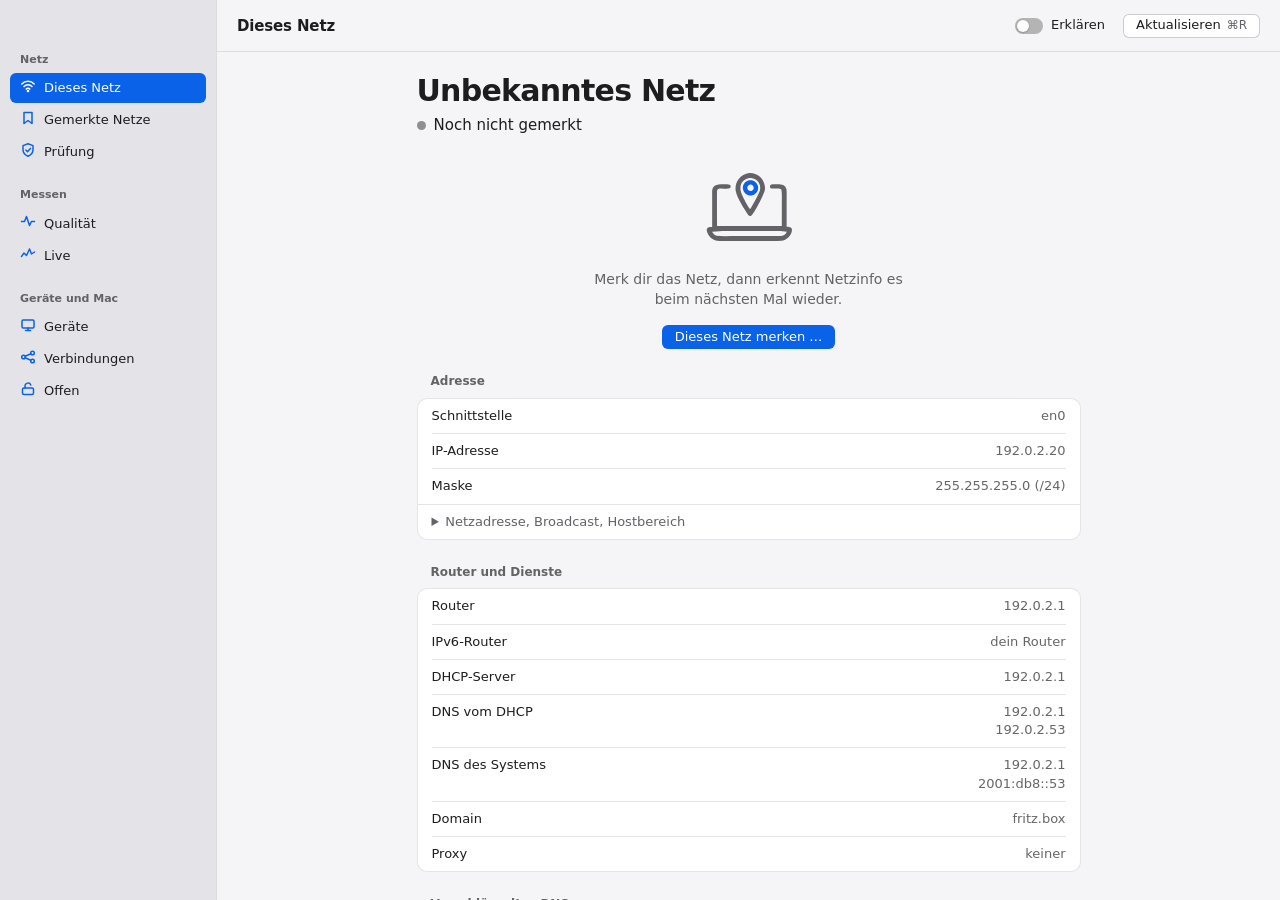
==== app/vorschau.html @ 9ea838b0 "Feinschliff 2: Nachzug aus der Bildprüfung (#176) (#199) Gleiche Inhaltsbreite für alle Ansichten, a" ====
<!doctype html>
<html lang="de">
<head>
  <meta charset="utf-8">
  <title>Netzinfo Vorschau</title>
  <!-- Nur zum Entwickeln, die App lädt diese Datei nicht. Ersetzt Tauri durch erfundene Daten und lädt dann
       die echte Oberfläche aus ui/. Aufruf: vorschau.html#bekannt  oder  #unbekannt,formular  oder
       #netze  #pruefung  #vpn  #fehler, dazu optional ,erklaeren  und  ,netze-vergessen. -->
  <link rel="stylesheet" href="ui/style.css">
  <link rel="stylesheet" href="ui/ansichten/dieses-netz.css">
  <link rel="stylesheet" href="ui/ansichten/gemerkte-netze.css">
  <link rel="stylesheet" href="ui/ansichten/pruefung.css">
  <link rel="stylesheet" href="ui/ansichten/qualitaet.css">
  <link rel="stylesheet" href="ui/ansichten/geraete.css">
  <link rel="stylesheet" href="ui/ansichten/verbindungen.css">
  <link rel="stylesheet" href="ui/ansichten/offen.css">
  <link rel="stylesheet" href="ui/ansichten/live.css">
  <style>
    /* Chrome hat kein Fenstermaterial: die Seitenleiste bekommt hier ersatzweise ihre Farbe. */
    html { background: #e4e4e8; }
    @media (prefers-color-scheme: dark) { html { background: #2c2c2e; } }
  </style>
  <script>
    const marken = location.hash.slice(1).split(',');
    const t = 1793050200; // Mo 26.10.2026, 21:30 UTC
    const fp = (router, domain, subnet) => ({ router, dhcp_server: router, domain, subnet });
    let netze = [
      { name: 'WG', fingerprint: fp('192.0.2.1', 'fritz.box', '192.0.2.0/24'), meins: true, first_seen: t - 86400 * 90, last_seen: t },
      { name: 'Arbeit', fingerprint: fp('203.0.113.1', 'firma.example', '203.0.113.0/24'), meins: false, first_seen: t - 86400 * 40, last_seen: t - 86400 * 3 },
      { name: 'Hotspot', fingerprint: fp('198.51.100.65', null, '198.51.100.64/28'), meins: false, first_seen: t - 86400 * 12, last_seen: t - 86400 * 9 },
    ];
    const subnet = { ip: '192.0.2.20', prefix: 24, mask: '255.255.255.0', network: '192.0.2.0', broadcast: '192.0.2.255', first: '192.0.2.1', last: '192.0.2.254', hosts: 254 };
    const wlan = { interface: 'en0', ip: '192.0.2.20', subnet, router: '192.0.2.1', dhcp_server: '192.0.2.1', dhcp_dns: ['192.0.2.1', '192.0.2.53'], system_dns: ['192.0.2.1', '2001:db8::53'], domain: 'fritz.box' };
    const vpn = { interface: 'utun4', ip: '198.51.100.7', subnet: null, router: '198.51.100.1', dhcp_server: null, dhcp_dns: [], system_dns: ['198.51.100.53'], domain: null };
    const kein = 'Kein Netz gefunden: Es gibt keine Default-Route. Verbinde den Mac mit WLAN oder Kabel und versuche es noch mal.';
    const antworten = {
      dieses_netz: async () => {
        if (marken.includes('fehler')) throw kein;
        if (marken.includes('vpn')) return { info: vpn, netz: null, erkennung_fehler: 'Dieses Netz lässt sich nicht wiedererkennen: Ohne DHCP-Antwort (z. B. bei einem VPN-Tunnel) gibt es keinen Fingerabdruck. Verbinde dich direkt mit dem WLAN oder Kabel und versuche es noch mal.', hinweis: null };
        const bekannt = marken.includes('bekannt');
        return { info: wlan, netz: bekannt ? { ...netze[0], last_seen: t - 3600 * 20 } : null, erkennung_fehler: null, hinweis: null };
      },
      gemerkte_netze: async () => (marken.includes('leerliste') ? [] : netze),
      netz_merken: async ({ name }) => {
        if (name.trim() === '') throw 'Der Name ist leer. Beispiel: `netzinfo merken WG`.';
        if (name.trim() === 'WG') throw 'Der Name „WG“ ist schon für ein anderes Netz vergeben. Nimm einen anderen Namen oder `netzinfo vergessen WG`.';
      },
      netz_vergessen: async ({ name }) => { netze = netze.filter((n) => n.name !== name); },
      dns_verschluesselt: async () => {
        if (marken.includes('dns-fehler')) throw 'Kein Netz gefunden: Es gibt keine Default-Route. Verbinde den Mac mit WLAN oder Kabel und versuche es noch mal.';
        const gesperrt = marken.includes('dns-gesperrt');
        return { netz: 'WG', vorher: null, messung: { dot: gesperrt ? 'Blockiert' : 'Erreichbar', doh: 'Erreichbar', ddr: gesperrt ? null : ['1 dns.example alpn=h2,dot port=853 ipv4hint=192.0.2.53'], zeit: t } };
      },
    };
    window.VORSCHAU = antworten;
    window.__TAURI__ = { core: { invoke: async (befehl, args) => {
      if (!VORSCHAU[befehl]) throw `Die Vorschau kennt den Befehl ${befehl} nicht.`;
      return VORSCHAU[befehl](args);
    } } };

    addEventListener('DOMContentLoaded', () => setTimeout(() => {
      const klick = (s) => document.querySelector(s)?.click();
      if (marken.includes('netze')) klick('#tab-gemerkte-netze');
      if (marken.includes('pruefung')) klick('#tab-pruefung');
      if (marken.includes('geraete')) klick('#tab-geraete');
      setTimeout(() => {
        if (marken.includes('erklaeren')) klick('#erklaeren');
        if (marken.includes('formular')) klick('.aktion button');
        if (marken.includes('formular-fehler')) { klick('.aktion button'); document.querySelector('.formular').requestSubmit(); }
      }, 1500);  // „Dieses Netz“ lädt Netz und Funk gemeinsam; 150 ms reichten nicht mehr (Chrome rechnet in virtueller Zeit, kostet nichts)
      // After the tab click of the render script: open the first „Woher?“ / the first delete confirmation.
      setTimeout(() => {
        if (marken.includes('woher')) klick('.woher-knopf');
        if (marken.includes('loeschen')) klick('.knopf.gefahr');
      }, 900);
    }, 100));
  </script>
  <script src="vorschau/dieses-netz.js"></script>
  <script src="vorschau/gemerkte-netze.js"></script>
  <script src="vorschau/pruefung.js"></script>
  <script src="vorschau/qualitaet.js"></script>
  <script src="vorschau/geraete.js"></script>
  <script src="vorschau/verbindungen.js"></script>
  <script src="vorschau/offen.js"></script>
  <script src="vorschau/live.js"></script>
  <script defer src="ui/bilder.js"></script>
  <script defer src="ui/app.js"></script>
  <script defer src="ui/ansichten/dieses-netz.js"></script>
  <script defer src="ui/ansichten/gemerkte-netze.js"></script>
  <script defer src="ui/ansichten/pruefung.js"></script>
  <script defer src="ui/ansichten/qualitaet.js"></script>
  <script defer src="ui/ansichten/geraete.js"></script>
  <script defer src="ui/ansichten/verbindungen.js"></script>
  <script defer src="ui/ansichten/offen.js"></script>
  <script defer src="ui/ansichten/live.js"></script>
</head>
<body>
  <nav class="seite" aria-label="Bereiche">
    <div class="ziehen"></div>
    <div class="menue" id="menue" role="tablist" aria-orientation="vertical"></div>
  </nav>
  <div class="inhalt">
    <header class="leiste">
      <h1 id="titel"></h1>
      <button class="erklaeren-schalter" id="erklaeren" role="switch" aria-checked="false" title="Erklärt jede Zeile mit einem Satz"><span class="spur"></span><span>Erklären</span></button>
      <button class="knopf" id="aktualisieren">Aktualisieren <span class="kbd" aria-hidden="true">⌘R</span></button>
    </header>
    <main class="scroll" id="scroll" role="tabpanel" tabindex="-1"></main>
  </div>
</body>
</html>
---- app/ui/style.css ----
/* Netzinfo: Mac-Optik. Systemschrift, System Settings als Vorbild. */

:root {
  color-scheme: light dark;
  --bg: #f5f5f7;
  --gruppe: #fff;
  --fg: #1d1d1f;
  --fg2: #626267;
  --linie: rgba(0, 0, 0, 0.1);
  --rand: rgba(0, 0, 0, 0.2);
  --accent-lesbar: var(--accent);  /* Akzent für Symbole, Kurven und Linien, im Dunkeln aufgehellt */
  --knopf: #fff;
  --knopf-aktiv: #ececef;
  --seite-solid: #e8e8ea;
  --gruen: #1f7a36;
  --orange: #a35200;
  --rot: #d70015;
  --grau: #8e8e93;
  --accent: #0a62e8;
  --auf-accent: #fff;
}
@supports (color: -apple-system-control-accent) {
  :root { --accent: -apple-system-control-accent; }
}
@supports (color: AccentColor) {
  :root { --accent: AccentColor; --auf-accent: AccentColorText; }
}
@media (prefers-color-scheme: dark) {
  :root {
    --bg: #1e1e1e;
    --gruppe: #2a2a2c;
    --fg: #f5f5f7;
    --fg2: #aeaeb2;
    --linie: rgba(255, 255, 255, 0.12);
    --rand: rgba(255, 255, 255, 0.22);
    --accent-lesbar: color-mix(in srgb, var(--accent) 60%, #fff);
    --knopf: #3a3a3c;
    --knopf-aktiv: #4a4a4d;
    --seite-solid: #2c2c2e;
    --gruen: #30d158;
    --orange: #ff9f0a;
    --rot: #ff6961;
    --accent: #0070f0;
  }
}

* { box-sizing: border-box; }
html, body { height: 100%; margin: 0; background: transparent; }
body {
  display: flex;
  font: 13px/1.4 -apple-system, system-ui, sans-serif;
  color: var(--fg);
  -webkit-font-smoothing: antialiased;
  cursor: default;
  -webkit-user-select: none;
  user-select: none;
}
dd, .meldung, .wert { -webkit-user-select: text; user-select: text; }
h1, h2, p, dl, dd, ul { margin: 0; }
button, input, select { font: inherit; color: inherit; }
:focus-visible {
  outline: 3px solid color-mix(in srgb, var(--accent) 55%, transparent);
  outline-offset: 1px;
}
.num, .wert { font-variant-numeric: tabular-nums; }

/* Seitenleiste: läuft bis ganz nach oben, Material kommt vom Fenster */
.seite {
  flex: none;
  width: 216px;
  padding: 52px 10px 12px;
  position: relative;
  overflow-y: auto;
}
@media (prefers-reduced-transparency: reduce) {
  .seite { background: var(--seite-solid); }
}
.ziehen { position: absolute; inset: 0 0 auto 0; height: 52px; }
.menue { display: flex; flex-direction: column; gap: 20px; }
.abschnitt { display: flex; flex-direction: column; gap: 2px; }
.abschnitt-titel { padding: 0 10px 4px; font-size: 11px; font-weight: 600; color: var(--fg2); }
.eintrag {
  display: flex; align-items: center; gap: 8px;
  height: 30px; padding: 0 10px;
  border: 0; border-radius: 6px; background: none;
  text-align: left; width: 100%;
}
.eintrag svg { width: 16px; height: 16px; flex: none; color: var(--accent-lesbar); }
.eintrag:hover:not([aria-selected="true"]) { background: color-mix(in srgb, var(--fg) 7%, transparent); }
.eintrag:focus-visible { outline-offset: -1px; }
/* Selection: system accent while the window is active, grey otherwise (html.inaktiv, set in app.js). */
.eintrag[aria-selected="true"] { background: var(--accent); color: var(--auf-accent); }
.eintrag[aria-selected="true"] svg { color: inherit; }
.inaktiv .eintrag[aria-selected="true"] { background: color-mix(in srgb, var(--fg) 14%, transparent); color: var(--fg); }
.inaktiv .eintrag[aria-selected="true"] svg { color: var(--fg2); }
.eintrag:active:not([aria-selected="true"]) { background: color-mix(in srgb, var(--fg) 16%, transparent); }

/* Inhalt: fest, mit Werkzeugleiste */
.inhalt {
  flex: 1; min-width: 0;
  display: flex; flex-direction: column;
  background: var(--bg);
  border-left: 0.5px solid var(--linie);
}
.leiste {
  flex: none; height: 52px; padding: 0 20px;
  display: flex; align-items: center; gap: 8px;
  border-bottom: 0.5px solid var(--linie);
  position: relative;
}
.leiste h1 { font-size: 15px; font-weight: 600; flex: 1; min-width: 0; line-height: 24px; letter-spacing: -0.01em; white-space: nowrap; overflow: hidden; text-overflow: ellipsis; }
.leiste > * { position: relative; }
.leiste .ziehen { height: 100%; position: absolute; }
.erklaeren-schalter:hover { background: color-mix(in srgb, var(--fg) 7%, transparent); }
.erklaeren-schalter { display: flex; align-items: center; gap: 8px; height: 24px; margin-right: 6px; border: 0; background: none; padding: 0 4px; border-radius: 6px; white-space: nowrap; }
.spur {
  width: 28px; height: 16px; border-radius: 8px; flex: none;
  background: color-mix(in srgb, var(--fg) 30%, transparent);
  position: relative; transition: background 0.15s ease-out;
}
.spur::after {
  content: ""; position: absolute; top: 2px; left: 2px;
  width: 12px; height: 12px; border-radius: 50%; background: #fff; box-shadow: 0 0.5px 1.5px rgba(0, 0, 0, 0.35);
  transition: transform 0.15s ease-out;
}
[aria-checked="true"] > .spur { background: var(--accent); }
[aria-checked="true"] > .spur::after { transform: translateX(12px); }
.erklaeren-schalter:active .spur::after { width: 14px; }

.knopf {
  height: 24px; padding: 0 12px; border-radius: 6px;
  border: 0.5px solid var(--rand); background: var(--knopf);
  display: inline-flex; align-items: center; gap: 6px;
}
.knopf[hidden] { display: none; }
/* Der Kopf bleibt stehen, wenn eine Ansicht ⌘R selbst belegt: Schalter und Titel wandern nicht. */
#aktualisieren[hidden] { display: inline-flex; visibility: hidden; }
.knopf:hover:not(:disabled) { background: color-mix(in srgb, var(--knopf) 92%, var(--fg)); }
.knopf:active:not(:disabled) { background: var(--knopf-aktiv); }
.knopf.haupt { background: var(--accent); color: var(--auf-accent); border-color: transparent; }
.knopf.haupt:hover:not(:disabled) { background: var(--accent); filter: brightness(1.08); }
.knopf.haupt:active:not(:disabled) { background: var(--accent); filter: brightness(0.88); }
.knopf:disabled { opacity: 0.5; }
.knopf .kbd { color: var(--fg2); font-size: 12px; }

.scroll { flex: 1; overflow-y: auto; }
.ansicht { max-width: 720px; margin: 0 auto; padding: 22px 28px 40px; }
.ansicht.neu { animation: rein 0.18s ease-out; }
@keyframes rein { from { opacity: 0; transform: translateY(4px); } }

/* Kopf einer Ansicht: ein Name, eine Statuszeile */
.kopf h2 { font-size: 22px; font-weight: 600; letter-spacing: -0.02em; line-height: 1.2; }
.status { display: flex; align-items: center; gap: 8px; margin-top: 6px; font-size: 15px; font-weight: 500; line-height: 1.35; color: var(--fg); }
.punkt { width: 9px; height: 9px; border-radius: 50%; flex: none; background: var(--grau); }
.punkt.gruen { background: var(--gruen); }
.punkt.orange { background: var(--orange); }
.punkt.rot { background: var(--rot); }
.aktion { margin-top: 16px; }

/* Gruppen wie in den Systemeinstellungen */
.gruppe { margin-top: 24px; }
.gruppe > h3 { margin: 0 0 8px 14px; font-size: 12px; font-weight: 600; color: var(--fg2); }
.liste { background: var(--gruppe); border-radius: 10px; border: 0.5px solid var(--linie); }
.zeile { display: flex; flex-wrap: wrap; align-items: baseline; gap: 2px 16px; margin: 0 14px; padding: 8px 0; }
.zeile + .zeile { border-top: 0.5px solid var(--linie); }
.zeile dt, .zeile > .label { flex: none; }
.zeile .wert { flex: 1; text-align: right; color: color-mix(in srgb, var(--fg) 68%, transparent); min-width: 0; overflow-wrap: anywhere; }
.wert.leer { color: var(--fg2); }
.erklaerung { display: none; flex-basis: 100%; font-size: 12px; color: var(--fg2); line-height: 1.4; }
.erklaeren .erklaerung { display: block; }
.fuss { margin: 8px 14px 0; font-size: 12px; color: var(--fg2); }

/* Auswahl- und Textfelder sehen aus wie ein .knopf; Formulare in Listen überschreiben das unten. */
select, input[type="text"], input[type="password"] {
  height: 24px; padding: 0 8px; border-radius: 6px;
  border: 0.5px solid var(--rand); background: var(--knopf); color: var(--fg);
}
select:focus-visible, input[type="text"]:focus-visible, input[type="password"]:focus-visible { outline-offset: 0; border-color: var(--accent); }
input[type="text"], input[type="password"] { -webkit-user-select: text; user-select: text; }
input[type="text"]::placeholder, input[type="password"]::placeholder { color: var(--fg2); }
select:disabled, input[type="text"]:disabled, input[type="password"]:disabled { opacity: 0.5; }

/* Formular */
.formular input[type="text"], .formular input[type="password"] {
  flex: 1; height: 24px; padding: 0 8px; margin: 0; text-align: left;
  border: 0; background: none; border-radius: 5px; -webkit-user-select: text; user-select: text;
}
.formular input[type="text"]::placeholder, .formular input[type="password"]::placeholder { color: var(--fg2); }
.haken { display: flex; align-items: center; gap: 8px; flex: 1; }
.haken input { width: 14px; height: 14px; margin: 0; accent-color: var(--accent); }
.hilfe { flex-basis: 100%; padding-left: 22px; font-size: 12px; color: var(--fg2); }
.knoepfe { display: flex; justify-content: flex-end; gap: 8px; margin: 12px 0 4px; }

/* Gemerkte Netze */
.netz-name { font-weight: 500; }
.marke { color: var(--fg2); }
.netz-zeile { display: flex; flex-wrap: wrap; align-items: center; gap: 4px 12px; margin: 0 14px; padding: 9px 0; }
.netz-zeile + .netz-zeile { border-top: 0.5px solid var(--linie); }
.netz-zeile .text { flex: 1; min-width: 0; }
.netz-zeile .fein { color: var(--fg2); font-size: 12px; }
.bestaetigung { flex-basis: 100%; display: flex; align-items: center; gap: 8px; flex-wrap: wrap; }
.bestaetigung { padding: 2px 0; }
.bestaetigung p { flex: 1; min-width: 200px; font-size: 12px; color: var(--fg2); }
.knopf.gefahr { color: var(--rot); }

/* „Woher?“ (Netz.woher): Aktion der Zeile, das Feld öffnet sich darunter. Die Textfarbe hält 4,5:1 auch im dunklen Modus. */
.woher-knopf { border: 0; background: none; color: color-mix(in srgb, var(--accent) 65%, var(--fg)); font-size: 12px; padding: 3px 6px; margin: 0 -6px 0 0; border-radius: 5px; }
.woher-knopf:hover { background: var(--knopf-aktiv); }
.woher-inhalt { flex-basis: 100%; }
.woher-inhalt .fein, .woher-inhalt p { margin: 0; color: var(--fg2); font-size: 12px; }
.woher-kette { list-style: none; margin: 6px 0; padding: 0; font-size: 12px; }

/* Meldung und leerer Zustand */
.meldung { display: flex; gap: 8px; align-items: baseline; margin-top: 16px; font-size: 14px; line-height: 1.45; color: var(--fg); }
.meldung .punkt { transform: translateY(-1px); }
.fehler-karte { display: flex; flex-direction: column; align-items: flex-start; gap: 12px; margin-top: 16px; padding: 14px; background: var(--gruppe); border: 0.5px solid var(--linie); border-radius: 10px; }
.fehler-karte .meldung { margin-top: 0; }
.meldung code { font: 0.92em ui-monospace, SFMono-Regular, Menlo, monospace; white-space: nowrap; }
.leer-zustand {
  padding: 40px 0;
  display: flex; flex-direction: column; align-items: center; gap: 10px;
  text-align: center; color: var(--fg2); font-size: 14px; line-height: 1.45;
}
/* Direkt auf der Seite: füllt den Rest unter dem Kopf und steht darin leicht über der Mitte. */
.ansicht:has(> .leer-zustand) { display: flex; flex-direction: column; min-height: 100%; }
.ansicht > .leer-zustand { flex: 1; justify-content: center; padding: 0 0 8vh; }
.leer-zustand svg { width: 32px; height: 32px; }
/* Strichbilder (ui/bilder.js): .grund trägt die Farbe der Fläche darunter, sonst gibt es im Dunkelmodus helle Flecken. */
.leer-zustand .leer-bild svg { width: 112px; height: 112px; }
.leer-bild .strich { fill: var(--fg2); }
.leer-bild .grund { fill: var(--bg); }
:is(.karte, .liste, .kachel) .leer-bild .grund { fill: var(--gruppe); }
.leer-bild .akzent { fill: var(--accent); }
.leer-zustand p { max-width: 340px; }

@media (prefers-reduced-motion: reduce) {
  *, *::before, *::after { animation: none !important; transition: none !important; }
}
.formular .liste { padding: 8px 0; }
.formular .zeile { padding: 12px 0; }
.formular .zeile:has(input[type="text"], input[type="password"]) { align-items: center; }

/* Karte: Qualität und Geräte teilen die Grundform (Geräte überschreibt Füllung und Abstände). */
.karte { margin-top: 16px; padding: 12px 10px 8px; background: var(--gruppe); border: 0.5px solid var(--linie); border-radius: 10px; }

/* Erklärzeilen in Geräte und Verbindungen: nur im Erklärmodus. */
.erklaer-gruppe { display: none; }
.erklaeren .erklaer-gruppe { display: block; }
---- app/ui/ansichten/dieses-netz.css ----
/* Styles for the view „dieses-netz“ only. */
/* Kopf: Netzname und Status sind die erste Aussage der Ansicht. */
[data-ansicht='dieses-netz'] .kopf h2 { font-size: 30px; letter-spacing: -0.025em; line-height: 1.1; }
[data-ansicht='dieses-netz'] .status { flex-wrap: wrap; gap: 2px 8px; margin-top: 8px; font-size: 15px; }
[data-ansicht='dieses-netz'] .status + .status { margin-top: 4px; }
[data-ansicht='dieses-netz'] .status-wort { color: var(--fg); font-weight: 500; }
[data-ansicht='dieses-netz'] .status-rest { color: var(--fg2); font-weight: 400; }
/* Farbe nur für eine Bewertung. Gemischt mit der Schriftfarbe, damit sie 4,5:1 hält (hell wie dunkel). */
[data-ansicht='dieses-netz'] .wert.gut { color: color-mix(in srgb, var(--gruen) 80%, var(--fg)); }
[data-ansicht='dieses-netz'] .wert.mittel { color: color-mix(in srgb, var(--orange) 80%, var(--fg)); }
[data-ansicht='dieses-netz'] .wert.schlecht { color: color-mix(in srgb, var(--rot) 80%, var(--fg)); }
/* Mehrere Werte untereinander */
[data-ansicht='dieses-netz'] .wert.stapel { white-space: pre-line; }
/* Aufklappen für seltene Werte: letzte Zeile der Gruppe, keine eigene Karte. */
[data-ansicht='dieses-netz'] .gruppe:has(> .mehr) > .liste { border-bottom: 0; border-radius: 10px 10px 0 0; }
[data-ansicht='dieses-netz'] .mehr { background: var(--gruppe); border: 0.5px solid var(--linie); border-radius: 0 0 10px 10px; }
[data-ansicht='dieses-netz'] .mehr summary { padding: 8px 14px; cursor: pointer; color: var(--fg2); }
[data-ansicht='dieses-netz'] .mehr dl { margin: 0; }
[data-ansicht='dieses-netz'] .mehr .zeile { border-top: 0.5px solid var(--linie); }
/* Unbekanntes Netz: Strichbild, ein Satz, die Hauptaktion. */
[data-ansicht='dieses-netz'] .neues-netz { margin-top: 8px; }
[data-ansicht='dieses-netz'] .neues-netz .leer-zustand { padding: 16px 0 0; gap: 8px; }
[data-ansicht='dieses-netz'] .neues-netz .leer-bild svg { width: 96px; height: 96px; }
[data-ansicht='dieses-netz'] .neues-netz .aktion { margin-top: 16px; display: flex; justify-content: center; }
[data-ansicht='dieses-netz'] .neues-netz .formular { width: 100%; }
/* Knöpfe gehören in ihre Karte: eigene Zeile am Fuß, rechtsbündig. */
[data-ansicht='dieses-netz'] .aktionszeile { display: flex; flex-direction: column; align-items: flex-end; gap: 8px; padding: 10px 0; }
[data-ansicht='dieses-netz'] .aktionszeile .fuss { margin: 0; }
/* Neuer Messwert: die Gruppe blendet kurz ein. */
[data-ansicht='dieses-netz'] .frisch { animation: rein 0.18s ease-out; }
/* Keine Waisen in Sätzen */
[data-ansicht='dieses-netz'] :is(.meldung, .fuss, .hilfe, .ort-status, .stand .label) { text-wrap: pretty; }
/* Stand der Messung mit „Neu messen“ */
[data-ansicht='dieses-netz'] .stand { align-items: center; }
[data-ansicht='dieses-netz'] .stand .label { font-size: 12px; color: var(--fg2); white-space: normal; flex: 1; min-width: 0; }
/* Standortfreigabe (#35) */
[data-ansicht='dieses-netz'] .ort-karte .zeile { display: block; }
[data-ansicht='dieses-netz'] .ort-karte summary { cursor: pointer; color: var(--fg2); }
[data-ansicht='dieses-netz'] .ort-karte .zeile.aktionszeile { display: flex; }
[data-ansicht='dieses-netz'] .ort-karte .ort-status { margin: 0; }
---- app/ui/ansichten/gemerkte-netze.css ----
/* Styles for the view „gemerkte-netze“ only. */
[data-ansicht='gemerkte-netze'] .netz-zeile { padding: 16px 0; gap: 8px 0; }
[data-ansicht='gemerkte-netze'] .kopf-zeile { flex-basis: 100%; display: flex; align-items: center; gap: 8px; }
[data-ansicht='gemerkte-netze'] .name-ort { flex: 1; min-width: 0; min-height: 30px; display: flex; align-items: center; gap: 4px 12px; flex-wrap: wrap; }
[data-ansicht='gemerkte-netze'] .netz-name { font-size: 15px; font-weight: 600; letter-spacing: -0.01em; overflow-wrap: anywhere; }
[data-ansicht='gemerkte-netze'] .hier { display: inline-flex; align-items: center; gap: 6px; font-size: 12px; color: var(--fg); }
[data-ansicht='gemerkte-netze'] .felder { flex-basis: 100%; display: grid; grid-template-columns: repeat(auto-fill, minmax(104px, 1fr)); gap: 8px 16px; }
[data-ansicht='gemerkte-netze'] .feld { display: flex; flex-direction: column; gap: 2px; min-width: 0; }
[data-ansicht='gemerkte-netze'] .fl { font-size: 12px; color: var(--fg2); }
[data-ansicht='gemerkte-netze'] .fw { font-size: 13px; display: flex; align-items: center; gap: 6px; overflow-wrap: anywhere; }
[data-ansicht='gemerkte-netze'] .fw .punkt { width: 8px; height: 8px; }
[data-ansicht='gemerkte-netze'] .netz-zeile .umbenennen { flex: 1; width: 100%; }
[data-ansicht='gemerkte-netze'] .meins-zeile { flex-basis: 100%; margin-top: 0; }
[data-ansicht='gemerkte-netze'] .meins-zeile .erklaeren-schalter { padding-left: 0; }
[data-ansicht='gemerkte-netze'] .zeilenfehler { flex-basis: 100%; }
[data-ansicht='gemerkte-netze'] .zeilenfehler .meldung { margin-top: 2px; font-size: 12px; }
[data-ansicht='gemerkte-netze'] .zeilenfehler .rueckmeldung { margin-top: 2px; }
[data-ansicht='gemerkte-netze'] .autostart { background: var(--gruppe); border: 0.5px solid var(--linie); border-radius: 10px; padding: 14px; }
[data-ansicht='gemerkte-netze'] .autostart .erklaeren-schalter { padding-left: 0; margin-right: 0; }
[data-ansicht='gemerkte-netze'] .autostart .fein { margin: 8px 0 0; font-size: 12px; color: var(--fg2); }
[data-ansicht='gemerkte-netze'] .fuss { text-wrap: pretty; }
/* The error sits right under the header (and the field), not at the bottom of the row. */
[data-ansicht='gemerkte-netze'] .netz-zeile > * { order: 2; }
[data-ansicht='gemerkte-netze'] .netz-zeile > .kopf-zeile { order: 0; }
[data-ansicht='gemerkte-netze'] .netz-zeile > .zeilenfehler { order: 1; }
[data-ansicht='gemerkte-netze'] .bearbeiten .kopf-zeile .knopf { display: none; }
[data-ansicht='gemerkte-netze'] .fw.leer { color: var(--fg2); }
[data-ansicht='gemerkte-netze'] .autostart .fein { text-wrap: balance; }
[data-ansicht='gemerkte-netze'] .felder > .feld:only-child { grid-column: 1 / -1; }
---- app/ui/ansichten/pruefung.css ----
/* Styles for the view „pruefung“ only. */
[data-ansicht='pruefung'] .aktion { margin-top: 16px; }
[data-ansicht='pruefung'] .aktion[hidden] { display: none; }
[data-ansicht='pruefung'] .aktion.mitte { display: flex; justify-content: center; gap: 8px; margin-top: 0; }
[data-ansicht='pruefung'] .leer-zustand { padding: 32px 0 16px; }
[data-ansicht='pruefung'] .gruppe { margin-top: 24px; }
[data-ansicht='pruefung'] .wert .alt { display: flex; align-items: center; justify-content: flex-end; gap: 6px; font-size: 12px; color: var(--fg2); }
[data-ansicht='pruefung'] .wert.klasse { display: flex; align-items: center; justify-content: flex-end; gap: 8px; flex: 1; color: var(--fg); }
[data-ansicht='pruefung'] .wert.klasse .wort { min-width: 4.5em; text-align: left; } /* dots of all rows stand in one column */
[data-ansicht='pruefung'] .label.thema { flex: 1; font-weight: 500; }
[data-ansicht='pruefung'] .zeile .wert.text { text-align: left; flex-basis: 100%; color: var(--fg); }
/* Verdict and portal hint share one card: 10 px radius, 12/14 padding like the rows, severity as border and word. */
[data-ansicht='pruefung'] :is(.urteil, .portal-hinweis) { margin-top: 12px; padding: 12px 14px; border: 1.5px solid var(--grau); border-radius: 10px; background: var(--gruppe); }
[data-ansicht='pruefung'] .urteil.rot { border-color: var(--rot); }
[data-ansicht='pruefung'] .urteil.orange, [data-ansicht='pruefung'] .portal-hinweis { border-color: var(--orange); }
[data-ansicht='pruefung'] .urteil.gruen { border-color: var(--gruen); }
[data-ansicht='pruefung'] .urteil strong, [data-ansicht='pruefung'] .portal-hinweis h3 { display: flex; align-items: center; gap: 8px; margin: 0; font-size: 17px; font-weight: 600; line-height: 1.3; }
[data-ansicht='pruefung'] .urteil .punkt { width: 10px; height: 10px; }
[data-ansicht='pruefung'] .urteil.rot strong { color: var(--rot); }
[data-ansicht='pruefung'] .urteil.orange strong, [data-ansicht='pruefung'] .portal-hinweis h3 { color: var(--orange); }
[data-ansicht='pruefung'] .urteil.gruen strong { color: var(--gruen); }
[data-ansicht='pruefung'] .urteil p { margin: 4px 0 0 18px; }
[data-ansicht='pruefung'] .knopf.haupt .kbd { color: inherit; opacity: 0.85; }
[data-ansicht='pruefung'] .portal-hinweis { margin: 0 0 24px; }
[data-ansicht='pruefung'] .portal-hinweis p { margin: 4px 0 12px; }
[data-ansicht='pruefung'] .portal-hinweis .erklaerung { margin: 12px 0 0; }
---- app/ui/ansichten/qualitaet.css ----
/* Styles for the view „qualitaet“ only. */
/* Raster: 8-px-Schritte. Karten innen 16 px, Abstand Gruppe zu Gruppe 24 px, Titel zur Karte 8 px. */
[data-ansicht='qualitaet'] .gruppe { margin-top: 24px; }
[data-ansicht='qualitaet'] .gruppe > h3 { margin: 0 0 8px 16px; }
[data-ansicht='qualitaet'] .gruppe > .karte, [data-ansicht='qualitaet'] .gruppe .karte { margin-top: 0; padding: 16px; }
[data-ansicht='qualitaet'] .gruppe > .fuss { margin: 8px 16px 0; }
[data-ansicht='qualitaet'] .karte .fuss { margin: 8px 0 0; }
[data-ansicht='qualitaet'] .karte .fuss:first-child { margin-top: 0; }
[data-ansicht='qualitaet'] .karte .erklaerung { margin-top: 8px; }
[data-ansicht='qualitaet'] .kopf + .status { margin-top: 6px; }
/* Gruppen in Karten sind keine zweite Karte: Titel klein, Zeilen bündig zum Karteninhalt */
[data-ansicht='qualitaet'] .karte .gruppe { margin-top: 16px; }
[data-ansicht='qualitaet'] .karte .gruppe > h3 { margin-left: 0; }
[data-ansicht='qualitaet'] .karte .liste { background: none; border: 0; border-radius: 0; }
[data-ansicht='qualitaet'] .karte .zeile { margin: 0; }
[data-ansicht='qualitaet'] .karte .status { margin-top: 0; margin-bottom: 8px; font-size: 13px; }
[data-ansicht='qualitaet'] .karte .meldung { margin-top: 8px; }
[data-ansicht='qualitaet'] .karte .fehler-karte .meldung { margin-top: 0; }
[data-ansicht='qualitaet'] > .fehler-karte { margin-top: 16px; }
[data-ansicht='qualitaet'] > .fehler-karte .meldung { margin-top: 0; }
[data-ansicht='qualitaet'] .werkzeuge { display: flex; align-items: center; gap: 8px; margin-top: 16px; }
[data-ansicht='qualitaet'] .werkzeuge .erklaeren-schalter { margin-right: auto; padding-left: 0; }
[data-ansicht='qualitaet'] .karte .leer-zustand { min-height: 0; padding: 16px 0; }
[data-ansicht='qualitaet'] .kurve { display: block; width: 100%; height: auto; }
[data-ansicht='qualitaet'] .kurve .gitter, [data-ansicht='qualitaet'] .wlan-kurve .gitter { stroke: color-mix(in srgb, var(--fg) 12%, transparent); stroke-width: 1; }
[data-ansicht='qualitaet'] .kurve .gitter.senkrecht, [data-ansicht='qualitaet'] .wlan-kurve .gitter.senkrecht { stroke: color-mix(in srgb, var(--fg) 6%, transparent); }
[data-ansicht='qualitaet'] .kurve .gitter.basis, [data-ansicht='qualitaet'] .wlan-kurve .gitter.basis { stroke: color-mix(in srgb, var(--fg) 30%, transparent); }
[data-ansicht='qualitaet'] .kurve .achse, [data-ansicht='qualitaet'] .wlan-kurve .achse { fill: var(--fg2); font-size: 11px; font-variant-numeric: tabular-nums; }
[data-ansicht='qualitaet'] .wlan-kurve .achse.signal { fill: var(--accent-lesbar); }
[data-ansicht='qualitaet'] .wlan-kurve .achse.rate { fill: color-mix(in srgb, var(--gruen) 70%, var(--fg)); }
[data-ansicht='qualitaet'] .kurve .linie { fill: none; stroke-width: 2.25; stroke-linecap: round; stroke-linejoin: round; }
[data-ansicht='qualitaet'] .kurve .verlust { stroke-width: 2.5; stroke-linecap: round; }
[data-ansicht='qualitaet'] .legende { display: flex; flex-wrap: wrap; justify-content: flex-start; gap: 4px 16px; margin: 8px 0 0; padding: 0; list-style: none; color: var(--fg2); font-size: 12px; }
[data-ansicht='qualitaet'] .legende li { display: flex; align-items: center; gap: 6px; }
[data-ansicht='qualitaet'] .legende .muster { width: 28px; height: 8px; }

/* „Wo hakt es?“ */
[data-ansicht='qualitaet'] .diagnose { display: flex; flex-direction: column; align-items: flex-start; gap: 12px; }
[data-ansicht='qualitaet'] .diagnose > .fuss { margin: 0; }
[data-ansicht='qualitaet'] .diagnose > div { width: 100%; }
[data-ansicht='qualitaet'] .diagnose-ziele, [data-ansicht='qualitaet'] .diagnose-gruende { margin: 8px 0 0; padding: 0; list-style: none; }
[data-ansicht='qualitaet'] .diagnose-ziele li { display: flex; align-items: center; gap: 8px; padding: 4px 0; }
[data-ansicht='qualitaet'] .diagnose-urteil { font-size: 15px; }
[data-ansicht='qualitaet'] .diagnose-ziele .diagnose-name { min-width: 200px; font-weight: 500; }
[data-ansicht='qualitaet'] .diagnose-ziele .diagnose-wert { color: var(--fg2); font-variant-numeric: tabular-nums; }
[data-ansicht='qualitaet'] .diagnose-urteil { display: flex; align-items: center; gap: 8px; margin: 16px 0 0; }
[data-ansicht='qualitaet'] .diagnose-gruende li { margin-top: 4px; color: var(--fg2); }
[data-ansicht='qualitaet'] .diagnose-hinweis { margin: 8px 0 0; color: var(--fg2); font-size: 12px; }

/* Karte „Weg zum Ziel“ */
[data-ansicht='qualitaet'] .weg .werkzeuge, [data-ansicht='qualitaet'] .mtu .werkzeuge { margin-top: 0; }
[data-ansicht='qualitaet'] .ziel-feld { flex: 1; min-width: 0; }
[data-ansicht='qualitaet'] .weg .fortschritt progress { vertical-align: middle; width: 80px; }
[data-ansicht='qualitaet'] .hops { margin: 16px 0 0; padding: 0; list-style: none; }
[data-ansicht='qualitaet'] .hop { display: grid; grid-template-columns: 24px minmax(0, 1fr) 80px 64px 96px; align-items: center; gap: 8px; padding: 8px 0; border-top: 0.5px solid var(--linie); font-size: 13px; }
[data-ansicht='qualitaet'] .hop .ttl, [data-ansicht='qualitaet'] .hop .zahl { color: var(--fg2); font-variant-numeric: tabular-nums; }
[data-ansicht='qualitaet'] .hop .zahl { text-align: right; }
[data-ansicht='qualitaet'] .hop .zahl.verlust.hat { color: var(--fg); font-weight: 600; }
[data-ansicht='qualitaet'] .hop .ttl { text-align: right; }
[data-ansicht='qualitaet'] .hop .adresse { overflow: hidden; text-overflow: ellipsis; white-space: nowrap; }
[data-ansicht='qualitaet'] .hop.stumm .adresse { color: var(--fg2); }
[data-ansicht='qualitaet'] .hop .balken { height: 6px; border-radius: 3px; background: var(--linie); overflow: hidden; }
[data-ansicht='qualitaet'] .hop .balken span { display: block; height: 100%; background: var(--accent); }
[data-ansicht='qualitaet'] .hop.ende-verlust .adresse, [data-ansicht='qualitaet'] .hop.ende-verlust .zahl.verlust { color: var(--rot); font-weight: 600; }
[data-ansicht='qualitaet'] .hop.ende-verlust .balken span { background: var(--rot); }
[data-ansicht='qualitaet'] .diagnose-verlauf { margin: 8px 0 0; font-weight: 600; }

/* Karte „WLAN-Verlauf“ (#36) */
[data-ansicht='qualitaet'] .wlan-kurve { display: block; width: 100%; height: auto; }
[data-ansicht='qualitaet'] .wlan-kurve .linie { fill: none; stroke-width: 2; stroke-linecap: round; stroke-linejoin: round; }
[data-ansicht='qualitaet'] .wlan-kurve .marke-linie { stroke-width: 1; stroke-dasharray: 2 3; opacity: 0.6; }
[data-ansicht='qualitaet'] .wlan-kurve .marke path { stroke-width: 2; stroke-linecap: round; stroke-linejoin: round; }
[data-ansicht='qualitaet'] .wlan-karte .legende { margin: 8px 0 0; }
[data-ansicht='qualitaet'] .wlan-vergleich { margin: 16px 0 0; font-weight: 600; }
[data-ansicht='qualitaet'] .wlan-karte .legende .zeichen { width: 14px; height: 14px; }

/* Karte „Paketgröße“ (#47) */
[data-ansicht='qualitaet'] .mtu-satz { margin: 16px 0 0; font-weight: 600; }
/* Karte „IPv6“ */
[data-ansicht='qualitaet'] .ipv6-karte { display: flex; flex-direction: column; align-items: flex-start; gap: 12px; }
[data-ansicht='qualitaet'] .ipv6-karte > div { width: 100%; }
[data-ansicht='qualitaet'] .ipv6-tabelle { width: 100%; border-collapse: collapse; font-size: 13px; }
[data-ansicht='qualitaet'] .ipv6-tabelle th { text-align: left; color: var(--fg2); font-weight: 500; }
[data-ansicht='qualitaet'] .ipv6-tabelle th, [data-ansicht='qualitaet'] .ipv6-tabelle td { padding: 8px 8px 8px 0; border-top: 0.5px solid var(--linie); font-variant-numeric: tabular-nums; }
[data-ansicht='qualitaet'] .ipv6-satz { margin: 8px 0 0; color: var(--fg2); }
/* Karte „Funkumfeld“ (#55) */
[data-ansicht='qualitaet'] .umfeld-hinweis { margin: 0 0 12px; color: var(--fg2); }
[data-ansicht='qualitaet'] .umfeld-summe { margin: 16px 0 0; font-weight: 600; }
[data-ansicht='qualitaet'] .umfeld-band h4 { margin: 16px 0 8px; font-size: 12px; font-weight: 600; color: var(--fg2); }
[data-ansicht='qualitaet'] .umfeld-balken { display: flex; align-items: flex-end; gap: 8px; margin: 0; padding: 0 0 4px; list-style: none; border-bottom: 1px solid color-mix(in srgb, var(--fg) 30%, transparent); }
[data-ansicht='qualitaet'] .umfeld-balken li { display: flex; flex-direction: column; align-items: center; justify-content: flex-end; min-width: 28px; font-size: 12px; }
[data-ansicht='qualitaet'] .umfeld-balken .saeule { display: block; width: 20px; height: var(--h); min-height: 4px; margin: 2px 0; border-radius: 4px 4px 0 0; background: var(--fg2); opacity: 0.55; }
[data-ansicht='qualitaet'] .umfeld-balken .jetzt .saeule { background: var(--accent); opacity: 1; }
[data-ansicht='qualitaet'] .umfeld-balken .rat .saeule { background: var(--gruen); opacity: 1; }
[data-ansicht='qualitaet'] .umfeld-balken .zahl { color: var(--fg2); font-variant-numeric: tabular-nums; }
[data-ansicht='qualitaet'] .umfeld-legende { margin: 16px 0 0; font-size: 12px; color: var(--fg2); }
[data-ansicht='qualitaet'] .umfeld-balken .jetzt .kanal, [data-ansicht='qualitaet'] .umfeld-balken .rat .kanal { font-weight: 600; }
[data-ansicht='qualitaet'] .umfeld-rat { margin: 16px 0 0; font-weight: 600; }

/* Karte „DNS-Tempo“ */
[data-ansicht='qualitaet'] .dns-tempo { margin: 16px 0 0; padding: 0; list-style: none; }
[data-ansicht='qualitaet'] .dns-tempo li { display: grid; grid-template-columns: minmax(0, 1.4fr) 1fr 1fr 80px; align-items: center; gap: 8px 16px; padding: 8px 0; border-top: 0.5px solid var(--linie); font-size: 13px; }
[data-ansicht='qualitaet'] .dns-tempo li:first-child { border-top: 0; }
[data-ansicht='qualitaet'] .dns-tempo > li > .zahl:last-child { text-align: right; }
[data-ansicht='qualitaet'] .dns-tempo .werte { display: flex; flex-direction: column; gap: 2px; }
[data-ansicht='qualitaet'] .dns-tempo .zahl { color: var(--fg2); font-variant-numeric: tabular-nums; }
[data-ansicht='qualitaet'] .dns-tempo .balken { height: 6px; border-radius: 3px; background: var(--linie); overflow: hidden; }
[data-ansicht='qualitaet'] .dns-tempo .balken span { display: block; height: 100%; background: var(--accent); }
[data-ansicht='qualitaet'] .dns-tempo li.rat .name { font-weight: 600; }
[data-ansicht='qualitaet'] .egress-werkzeuge { display: flex; gap: 8px; margin-bottom: 16px; }
[data-ansicht='qualitaet'] .egress-werkzeuge .ziel-feld { flex: 1; min-width: 0; }
/* Karte „Unter Last“ (#49) */
[data-ansicht='qualitaet'] .last-hinweis { margin: 0 0 12px; color: var(--fg2); }
[data-ansicht='qualitaet'] .last-verlauf { margin: 4px 0 0; padding-left: 18px; color: var(--fg2); font-variant-numeric: tabular-nums; }
[data-ansicht='qualitaet'] .last-karte h4 { margin: 16px 0 0; font-size: 12px; font-weight: 600; color: var(--fg2); }
[data-ansicht='qualitaet'] .last-karte .liste { margin-top: 16px; }

/* Kennzahlen: eine Tabelle, eine Spalte je Ziel */
[data-ansicht='qualitaet'] .kennzahlen { width: 100%; border-collapse: collapse; font-variant-numeric: tabular-nums; }
[data-ansicht='qualitaet'] .kennzahlen th, [data-ansicht='qualitaet'] .kennzahlen td { padding: 8px 0 8px 16px; text-align: right; vertical-align: top; }
[data-ansicht='qualitaet'] .kennzahlen th:first-child { padding-left: 0; text-align: left; }
[data-ansicht='qualitaet'] .kennzahlen thead th { padding-top: 0; padding-bottom: 8px; font-weight: 600; vertical-align: bottom; }
[data-ansicht='qualitaet'] .kennzahlen tbody th { color: var(--fg2); font-weight: 500; }
[data-ansicht='qualitaet'] .kennzahlen tbody tr:not(.erkl-zeile) > * { border-top: 0.5px solid var(--linie); }
[data-ansicht='qualitaet'] .kennzahlen td > span { display: block; }
[data-ansicht='qualitaet'] .kennzahlen .klein { color: var(--fg2); font-size: 12px; }
[data-ansicht='qualitaet'] .kennzahlen .nur-lesen { position: absolute; width: 1px; height: 1px; overflow: hidden; clip-path: inset(50%); }
[data-ansicht='qualitaet'] .kennzahlen .erkl-zeile { display: none; }
.erklaeren [data-ansicht='qualitaet'] .kennzahlen .erkl-zeile { display: table-row; }
[data-ansicht='qualitaet'] .kennzahlen td.erklaerung { display: table-cell; padding: 0 0 8px; text-align: left; }

/* Gruppe „Ausfälle“ (#51): Zeitleiste, rote Balken und graue Striche; Farbe nie allein (Form, Titel, Liste) */
[data-ansicht='qualitaet'] .ausfall-leiste { position: relative; height: 32px; border-radius: 6px; background: var(--seite-solid); overflow: hidden; }
[data-ansicht='qualitaet'] .ausfall-balken { position: absolute; top: 0; bottom: 0; border-radius: 2px; background: var(--rot); }
[data-ansicht='qualitaet'] .ausfall-leiste .strich { position: absolute; bottom: 0; width: 2px; height: 10px; background: var(--fg2); }
[data-ansicht='qualitaet'] .ausfall-achse { display: flex; justify-content: space-between; margin: 4px 0 16px; font-size: 12px; color: var(--fg2); }
[data-ansicht='qualitaet'] .ausfall-karte .karte > p:first-child:empty { display: none; }
[data-ansicht='qualitaet'] .ausfall-karte .karte > p.fuss:first-child { margin: 0 0 8px; }
[data-ansicht='qualitaet'] .ausfall-fuss { display: flex; align-items: center; gap: 8px; margin-top: 16px; }
[data-ansicht='qualitaet'] .ausfall-fuss:has(> .knopf[hidden]:first-child) { margin-top: 0; }
[data-ansicht='qualitaet'] .ausfall-fuss .knopf[hidden] { display: none; }
[data-ansicht='qualitaet'] .karte .fuss + .knopf, [data-ansicht='qualitaet'] .karte .fuss + .egress-werkzeuge { margin-top: 12px; }
[data-ansicht='qualitaet'] .diagnose > div:empty, [data-ansicht='qualitaet'] .ipv6-karte > div:empty { display: none; }
[data-ansicht='qualitaet'] .karte .knopf + div:not(:empty) { margin-top: 16px; }
---- app/ui/ansichten/geraete.css ----
/* Styles for the view „geraete“ only. Rhythm: 8 px steps, 16 px inside a card, two text sizes (13 and 12). */
/* The shared empty state is tall for whole views; here it sits below the button. */
[data-ansicht='geraete'] .leer-zustand { min-height: 0; padding-top: 48px; }
[data-ansicht='geraete'] .geraet-status { margin: 0; font-size: 12px; font-weight: 400; color: var(--fg2); }
[data-ansicht='geraete'] .aktion-hinweis { margin: 8px 0 0; }
[data-ansicht='geraete'] .fortschritt:not(:empty) { margin: 8px 0 0; }

[data-ansicht='geraete'] .filter { display: flex; flex-wrap: wrap; gap: 8px; margin-top: 24px; }
[data-ansicht='geraete'] .chip { border: 0.5px solid var(--linie); background: var(--knopf); color: var(--fg); border-radius: 6px; padding: 4px 12px; font: inherit; font-size: 12px; font-variant-numeric: tabular-nums; transition: background-color 0.15s; }
[data-ansicht='geraete'] .chip[aria-pressed="true"] { background: var(--accent); color: var(--auf-accent); border-color: transparent; }
[data-ansicht='geraete'] .filter + .fuss { margin: 8px 0 0; }
/* Wide enough for two cards side by side (the view may grow to 880 px). */
[data-ansicht='geraete'] .karten { display: grid; grid-template-columns: repeat(auto-fill, minmax(300px, 1fr)); gap: 16px; align-items: start; margin-top: 16px; }
[data-ansicht='geraete'] .karte { background: var(--gruppe); border: 0.5px solid var(--linie); border-radius: 10px; padding: 16px; margin: 0; display: grid; grid-template-columns: 32px minmax(0, 1fr); column-gap: 12px; row-gap: 4px; }
/* The router has the most to say: it takes the full row, so no gap opens next to it. */
[data-ansicht='geraete'] .karte-breit { grid-column: 1 / -1; }
/* One grid per card: the symbol has its own column, everything else shares the left edge of the second. */
[data-ansicht='geraete'] .karte > * { grid-column: 2; min-width: 0; }
[data-ansicht='geraete'] .karte > .karte-symbol { grid-column: 1; grid-row: 1; }
[data-ansicht='geraete'] .karte-kopf { display: flex; align-items: flex-start; gap: 12px; margin-bottom: 4px; }
[data-ansicht='geraete'] .karte-kopf .text { flex: 1; min-width: 0; }
[data-ansicht='geraete'] .karte-rechts { display: flex; flex-direction: column; align-items: flex-end; gap: 4px; flex: none; text-align: right; }
[data-ansicht='geraete'] .karte-symbol { color: var(--fg2); }
[data-ansicht='geraete'] .karte-symbol svg { width: 24px; height: 24px; display: block; margin: 0 auto; }
[data-ansicht='geraete'] .karte-typ { font-size: 12px; color: var(--fg2); white-space: nowrap; line-height: 20px; }
[data-ansicht='geraete'] .netz-name { font-weight: 600; line-height: 20px; overflow-wrap: anywhere; }
[data-ansicht='geraete'] .fein { color: var(--fg2); font-size: 12px; line-height: 1.4; font-variant-numeric: tabular-nums; }
[data-ansicht='geraete'] .karte-kopf .fein { display: flex; flex-wrap: wrap; column-gap: 12px; }
[data-ansicht='geraete'] .zufall { display: flex; align-items: center; gap: 4px; }
[data-ansicht='geraete'] .zufall svg { width: 12px; height: 12px; }
[data-ansicht='geraete'] ul { list-style: none; margin: 0; padding: 0; font-size: 12px; line-height: 1.4; }
[data-ansicht='geraete'] .karte-ports { margin-top: 4px; }
[data-ansicht='geraete'] .karte-ports li { display: grid; grid-template-columns: 4ch minmax(0, 1fr); column-gap: 12px; padding: 2px 0; }
[data-ansicht='geraete'] .karte-ports .num { color: var(--fg2); text-align: right; }
[data-ansicht='geraete'] .karte-hinweise { margin-top: 4px; }
[data-ansicht='geraete'] .karte-hinweise li { display: flex; gap: 8px; padding: 2px 0; }
[data-ansicht='geraete'] .karte-hinweise li::before { content: "·"; color: var(--fg2); flex: none; }
/* Side by side where the card is wide, stacked on a narrow window. */
[data-ansicht='geraete'] .karte-router { display: grid; grid-template-columns: repeat(auto-fit, minmax(260px, 1fr)); column-gap: 24px; }
[data-ansicht='geraete'] .karte-router > div:empty { display: none; }
[data-ansicht='geraete'] .router-knoepfe, [data-ansicht='geraete'] .karte-aktionen { display: flex; flex-wrap: wrap; gap: 8px; align-items: center; }
[data-ansicht='geraete'] .karte-aktionen { margin-top: 8px; }
/* „Name und Typ ändern“ is on every card: quiet text, no button frame, same left edge as the text above. */
[data-ansicht='geraete'] .knopf.leise { border-color: transparent; background: none; color: var(--fg2); text-decoration: underline; text-underline-offset: 2px; padding: 0 8px; margin-left: -8px; font-size: 12px; }
[data-ansicht='geraete'] .knopf.leise.gefahr { color: var(--rot); margin-left: 0; }
[data-ansicht='geraete'] .knopf.leise:hover { color: var(--fg); }
[data-ansicht='geraete'] .knopf.leise:active { background: var(--knopf-aktiv); }
[data-ansicht='geraete'] .karte .erklaerung { margin: 4px 0 0; }
[data-ansicht='geraete'] .karte-formular { display: flex; flex-wrap: wrap; gap: 8px; margin-top: 8px; align-items: center; animation: geraete-rein 0.18s ease-out; }
[data-ansicht='geraete'] .karte-formular input[type="text"], [data-ansicht='geraete'] .karte-formular input[type="password"] { flex: 1; min-width: 160px; }
[data-ansicht='geraete'] .karte-formular > div:empty { display: none; }
@keyframes geraete-rein { from { opacity: 0; transform: translateY(-4px); } to { opacity: 1; transform: none; } }

/* Router-Seite (#67), Portfreigaben, Fritz!Box-Geräteliste (#65): each block is one labelled section below a hairline. */
[data-ansicht='geraete'] .router-seite:empty { display: none; }
[data-ansicht='geraete'] .router-seite { display: flex; flex-direction: column; gap: 4px; margin-top: 16px; padding-top: 16px; border-top: 0.5px solid var(--linie); }
[data-ansicht='geraete'] .router-titel { margin: 0 0 4px; font-size: 13px; font-weight: 600; color: var(--fg); }
[data-ansicht='geraete'] .router-seite .status, [data-ansicht='geraete'] .karte .meldung { margin: 0; font-size: 13px; font-weight: 400; }
[data-ansicht='geraete'] .router-seite .karte-aktionen { margin-top: 4px; }
[data-ansicht='geraete'] .router-seite .erklaerung { margin: 4px 0 0; }
[data-ansicht='geraete'] .fritz-formular input[type="text"], [data-ansicht='geraete'] .fritz-formular input[type="password"] { flex: 1 1 100%; }
[data-ansicht='geraete'] .fritz-formular .hinweis { flex-basis: 100%; margin: 0; }
[data-ansicht='geraete'] .fritz-formular .knoepfe { flex-basis: 100%; display: flex; gap: 8px; justify-content: flex-end; margin: 0; }
---- app/ui/ansichten/verbindungen.css ----
/* Styles for the view „verbindungen“ only, scoped: class names like .werkzeuge exist in other views too. */
[data-ansicht='verbindungen'] .verbindung-status { margin: 1px 0 0; font-size: 12px; font-weight: 500; gap: 6px; }
[data-ansicht='verbindungen'] .verbindung-status .punkt { width: 7px; height: 7px; }
/* Titel, „neu“ und „Woher?“ stehen auf einer Linie, auch wenn die Zeile mehr Zeilen hat. */
[data-ansicht='verbindungen'] .netz-zeile.verbindung { flex-wrap: nowrap; align-items: flex-start; gap: 12px; }
[data-ansicht='verbindungen'] .netz-zeile.verbindung .woher-knopf { margin-top: -2px; flex: none; }
[data-ansicht='verbindungen'] .kuerzen { overflow: hidden; text-overflow: ellipsis; white-space: nowrap; }
[data-ansicht='verbindungen'] .werkzeuge { display: flex; align-items: center; gap: 18px; margin: 14px 0 0; }
[data-ansicht='verbindungen'] .werkzeuge .erklaeren-schalter { margin-right: auto; padding-left: 0; }
[data-ansicht='verbindungen'] .ergebnis .leer-zustand { min-height: 0; padding-top: 48px; }
[data-ansicht='verbindungen'] .ergebnis .fuss { margin-bottom: 4px; }
[data-ansicht='verbindungen'] .ergebnis { margin-top: 8px; }
[data-ansicht='verbindungen'] .liste .netz-zeile .erklaeren-schalter { padding-right: 0; }
[data-ansicht='verbindungen'] .liste .fein { margin: 0; }
/* #58 „Wer sendet gerade“ */
[data-ansicht='verbindungen'] .traffic-text { margin: 12px 14px 12px; max-width: 64ch; font-size: 12px; color: var(--fg2); }
[data-ansicht='verbindungen'] .traffic-werkzeuge { display: flex; align-items: center; gap: 14px; padding: 0 14px 4px; }
[data-ansicht='verbindungen'] .traffic-leer { margin: 0; padding: 18px 14px 14px; text-align: center; font-size: 13px; color: var(--fg2); }
[data-ansicht='verbindungen'] .traffic-zeile { padding: 6px 14px; }
[data-ansicht='verbindungen'] .traffic-liste { padding-bottom: 8px; }
[data-ansicht='verbindungen'] .traffic-balken span { min-width: 3px; }
[data-ansicht='verbindungen'] .traffic-kopf { display: flex; justify-content: space-between; align-items: baseline; gap: 12px; margin-bottom: 4px; }
[data-ansicht='verbindungen'] .traffic-rate { display: flex; flex: none; gap: 12px; }
[data-ansicht='verbindungen'] .traffic-rate span { min-width: 76px; text-align: right; }
[data-ansicht='verbindungen'] .traffic-legende { display: flex; gap: 16px; padding: 4px 14px 6px; font-size: 12px; color: var(--fg2); }
[data-ansicht='verbindungen'] .traffic-legende span::before { content: ''; display: inline-block; width: 8px; height: 8px; margin-right: 6px; border-radius: 2px; background: var(--accent); }
[data-ansicht='verbindungen'] .traffic-legende .aus::before { background: var(--orange); }
[data-ansicht='verbindungen'] .traffic-balken span { transition: width 200ms ease-out; }
[data-ansicht='verbindungen'] .traffic-balken { display: flex; height: 8px; border-radius: 4px; background: var(--linie); overflow: hidden; }
[data-ansicht='verbindungen'] .traffic-balken .ein { background: var(--accent); }
[data-ansicht='verbindungen'] .traffic-balken .aus { background: var(--orange); }
---- app/ui/ansichten/offen.css ----
/* Styles for the view „offen“ only, scoped: class names like .werkzeuge exist in other views too. */
[data-ansicht='offen'] .werkzeuge { display: flex; align-items: flex-start; gap: 24px; margin: 14px 0 0; }
[data-ansicht='offen'] .werkzeug { flex: 1; min-width: 0; }
[data-ansicht='offen'] .werkzeug .fein { margin: 4px 0 0; color: var(--fg2); font-size: 12px; }
[data-ansicht='offen'] .werkzeug .erklaeren-schalter { min-height: 24px; }
[data-ansicht='offen'] .werkzeuge .erklaeren-schalter { padding-left: 0; }
[data-ansicht='offen'] .werkzeug .knopf { min-height: 24px; }
[data-ansicht='offen'] .ergebnis { margin-top: 8px; }
[data-ansicht='offen'] .ergebnis .leer-zustand { min-height: 0; padding-top: 48px; }
[data-ansicht='offen'] .offen-tabelle { width: 100%; border-collapse: collapse; }
[data-ansicht='offen'] .offen-tabelle th { text-align: left; font-weight: 500; font-size: 12px; color: var(--fg2); padding: 8px 10px; }
[data-ansicht='offen'] .offen-tabelle td { padding: 8px 10px; vertical-align: top; border-top: 0.5px solid var(--linie); }
[data-ansicht='offen'] .offen-tabelle .fein { color: var(--fg2); font-size: 12px; }
[data-ansicht='offen'] .offen-tabelle .warn { color: var(--orange); }
[data-ansicht='offen'] .offen-tabelle td:first-child, [data-ansicht='offen'] .offen-tabelle td.num:nth-child(3) { white-space: nowrap; }
[data-ansicht='offen'] .offen-art { font-size: 12px; font-weight: 500; color: var(--fg2); }
[data-ansicht='offen'] .offen-art.netz { color: var(--fg); font-weight: 600; }
[data-ansicht='offen'] .offen-tabelle td:last-child { white-space: nowrap; }
[data-ansicht='offen'] .woher-knopf { margin-left: -6px; }
/* Ausrichtung: Texte links, Adresse rechtsbündig, Zahlen tabellarisch; lange Programmnamen werden gekürzt. */
[data-ansicht='offen'] .offen-tabelle th:last-child, [data-ansicht='offen'] .offen-tabelle td.adresse { text-align: right; }
[data-ansicht='offen'] .offen-tabelle th { padding: 4px 10px 8px; border-bottom: 0.5px solid var(--linie); }
[data-ansicht='offen'] .offen-tabelle tr:first-child td { border-top: 0; }
[data-ansicht='offen'] .offen-tabelle td.programm { width: 100%; max-width: 0; }
[data-ansicht='offen'] .kuerzen { overflow: hidden; text-overflow: ellipsis; white-space: nowrap; }
[data-ansicht='offen'] .offen-tabelle .warn { display: flex; align-items: flex-start; gap: 6px; }
[data-ansicht='offen'] .offen-tabelle .warn .punkt { margin-top: 5px; width: 7px; height: 7px; }
---- app/ui/ansichten/live.css ----
/* Styles for the view „live“ only, scoped. */
[data-ansicht='live'] { --band: 0.18; --gitter: rgba(0, 0, 0, 0.12); }
@media (prefers-color-scheme: dark) { [data-ansicht='live'] { --band: 0.38; --gitter: rgba(255, 255, 255, 0.2); } }
[data-ansicht='live'] .werkzeuge { display: flex; align-items: center; gap: 12px; padding: 10px 14px; }
[data-ansicht='live'] .steuerung { margin-top: 18px; }
[data-ansicht='live'] .ziel-feld { flex: 1; min-width: 0; }
[data-ansicht='live'] .werkzeuge .knopf { min-width: 64px; justify-content: center; }
[data-ansicht='live'] .kacheln { display: grid; grid-template-columns: repeat(3, 1fr); gap: 10px; margin: 0 0 10px; }
[data-ansicht='live'] .kachel { padding: 10px 14px; background: var(--gruppe); border: 0.5px solid var(--linie); border-radius: 10px; }
[data-ansicht='live'] .kachel .label { color: var(--fg2); font-size: 12px; }
[data-ansicht='live'] .kachel .gross { white-space: nowrap; margin: 2px 0 0; font-size: 22px; font-weight: 600; letter-spacing: -0.02em; font-variant-numeric: tabular-nums; }
[data-ansicht='live'] .kachel .erklaerung { margin-top: 4px; }
[data-ansicht='live'] .gruppe > h3.unter { margin-top: 18px; }
[data-ansicht='live'] .leer-karte { position: relative; margin-top: 18px; }
[data-ansicht='live'] .leer-text { position: absolute; top: 46%; left: 54%; transform: translate(-50%, -50%); width: min(380px, 80%); padding: 8px 12px; background: var(--gruppe); text-align: center; color: var(--fg2); font-size: 13px; line-height: 1.4; }
[data-ansicht='live'] .kurve { display: block; width: 100%; height: auto; }
[data-ansicht='live'] .kurve .gitter { stroke: var(--gitter); stroke-width: 1; vector-effect: non-scaling-stroke; }
[data-ansicht='live'] .kurve .achse { fill: var(--fg2); font-size: 12px; font-variant-numeric: tabular-nums; }
[data-ansicht='live'] .kurve .linie { fill: none; stroke: var(--accent-lesbar); stroke-width: 1.5; stroke-linecap: round; stroke-linejoin: round; vector-effect: non-scaling-stroke; }
[data-ansicht='live'] .kurve .band { fill: var(--accent); opacity: var(--band); }
[data-ansicht='live'] .kurve .verlust { stroke: var(--rot); stroke-width: 2; stroke-linecap: round; }
[data-ansicht='live'] .legende { display: flex; flex-wrap: wrap; gap: 6px 24px; margin: 10px 0 0; padding-left: 8px; padding: 0; list-style: none; color: var(--fg2); font-size: 12px; }
[data-ansicht='live'] .legende li { display: flex; align-items: center; gap: 6px; }
[data-ansicht='live'] .muster { width: 22px; height: 8px; border-radius: 2px; }
[data-ansicht='live'] .linie-muster { height: 2px; background: var(--accent-lesbar); }
[data-ansicht='live'] .band-muster { background: color-mix(in srgb, var(--accent) calc(var(--band) * 100%), transparent); border: 1px solid var(--accent); height: 10px; }
[data-ansicht='live'] .verlust-muster { width: 2px; height: 10px; margin: 0 10px; background: var(--rot); }
[data-ansicht='live'] .zeile .wert .status { justify-content: flex-end; margin: 0; color: var(--fg); }
[data-ansicht='live'] .ergebnis { margin-top: 8px; }
[data-ansicht='live'] .ziel-feld:disabled { color: var(--fg2); -webkit-text-fill-color: var(--fg2); opacity: 1; }
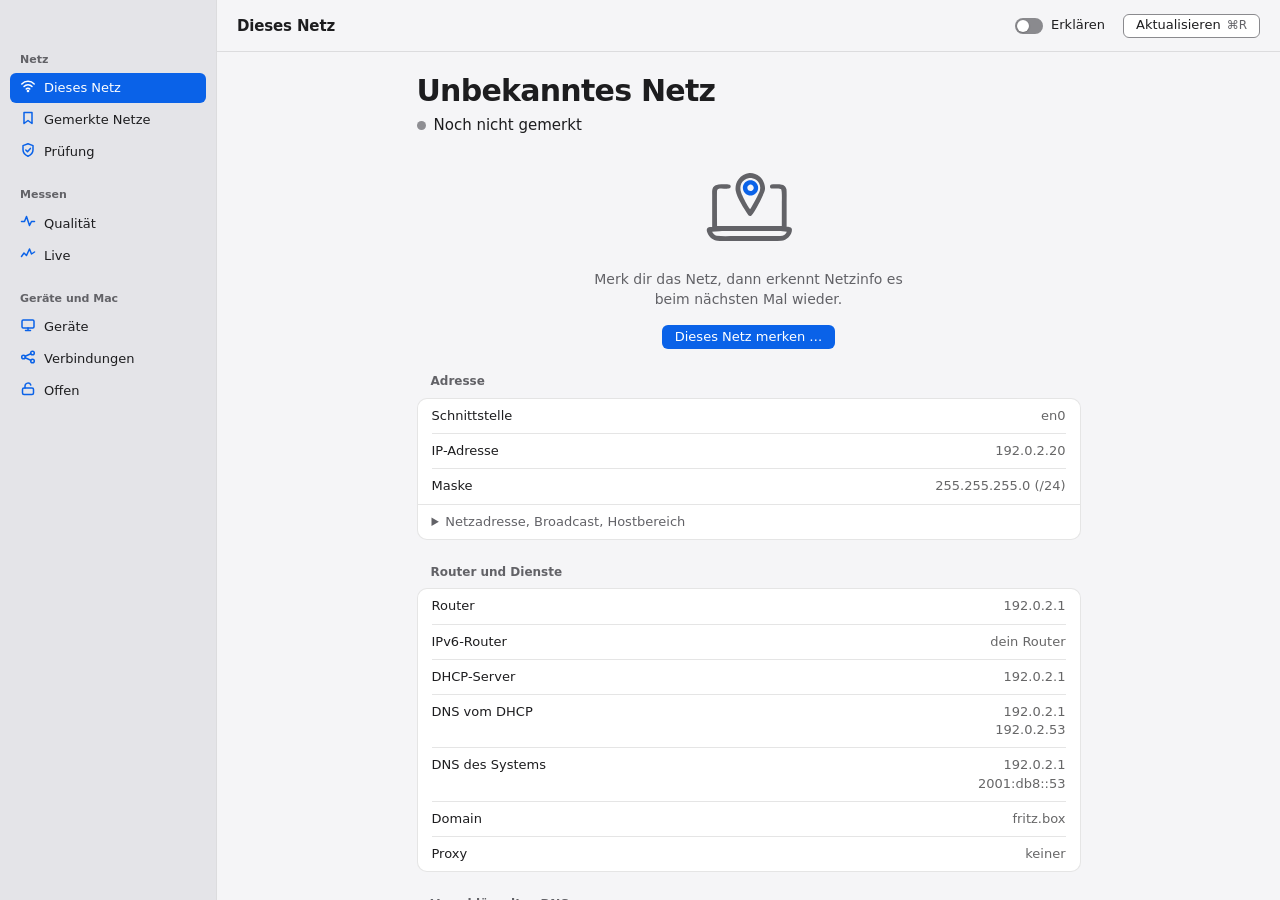
==== commit 2997edc1: "Feinschliff 3: geruest (#176) Landmarken (main, nav), Fokus nach Neuzeichnen, Fokusring und Ränder 3" ====
--- a/app/vorschau.html
+++ b/app/vorschau.html
@@ -99,13 +99,13 @@
     <div class="ziehen"></div>
     <div class="menue" id="menue" role="tablist" aria-orientation="vertical"></div>
   </nav>
-  <div class="inhalt">
+  <main class="inhalt">
     <header class="leiste">
       <h1 id="titel"></h1>
       <button class="erklaeren-schalter" id="erklaeren" role="switch" aria-checked="false" title="Erklärt jede Zeile mit einem Satz"><span class="spur"></span><span>Erklären</span></button>
       <button class="knopf" id="aktualisieren">Aktualisieren <span class="kbd" aria-hidden="true">⌘R</span></button>
     </header>
-    <main class="scroll" id="scroll" role="tabpanel" tabindex="-1"></main>
-  </div>
+    <div class="scroll" id="scroll" role="tabpanel" tabindex="-1" aria-labelledby="titel"></div>
+  </main>
 </body>
 </html>
--- a/app/ui/style.css
+++ b/app/ui/style.css
@@ -7,7 +7,8 @@
   --fg: #1d1d1f;
   --fg2: #626267;
   --linie: rgba(0, 0, 0, 0.1);
-  --rand: rgba(0, 0, 0, 0.2);
+  --rand: #8a8a8e;  /* Rand von Knöpfen und Feldern, Schalterspur: 3:1 gegen Seite, Gruppe und Knopf */
+  --fokus: #0a62e8;  /* Fokusring: 3:1 gegen Seite, Gruppe und Knopf */
   --accent-lesbar: var(--accent);  /* Akzent für Symbole, Kurven und Linien, im Dunkeln aufgehellt */
   --knopf: #fff;
   --knopf-aktiv: #ececef;
@@ -15,6 +16,7 @@
   --gruen: #1f7a36;
   --orange: #a35200;
   --rot: #d70015;
+  --rot-text: var(--rot);  /* roter Knopftext, im Dunkeln auf dem Knopfgrund 4,5:1 */
   --grau: #8e8e93;
   --accent: #0a62e8;
   --auf-accent: #fff;
@@ -32,7 +34,8 @@
     --fg: #f5f5f7;
     --fg2: #aeaeb2;
     --linie: rgba(255, 255, 255, 0.12);
-    --rand: rgba(255, 255, 255, 0.22);
+    --rand: #8e8e93;
+    --fokus: #5aa0ff;
     --accent-lesbar: color-mix(in srgb, var(--accent) 60%, #fff);
     --knopf: #3a3a3c;
     --knopf-aktiv: #4a4a4d;
@@ -40,6 +43,7 @@
     --gruen: #30d158;
     --orange: #ff9f0a;
     --rot: #ff6961;
+    --rot-text: #ff8a84;
     --accent: #0070f0;
   }
 }
@@ -58,10 +62,11 @@
 dd, .meldung, .wert { -webkit-user-select: text; user-select: text; }
 h1, h2, p, dl, dd, ul { margin: 0; }
 button, input, select { font: inherit; color: inherit; }
-:focus-visible {
-  outline: 3px solid color-mix(in srgb, var(--accent) 55%, transparent);
-  outline-offset: 1px;
-}
+:focus-visible { outline: 2px solid var(--fokus); outline-offset: 2px; }
+/* Überschrift und Inhaltsfeld nimmt der Fokus nach dem Neuzeichnen (app.js, zumKopf): ohne eigenen Ring. */
+.scroll:focus { outline: none; }
+/* Gekürzter Text: eine Zeile mit Auslassung. Der volle Text bleibt im DOM, VoiceOver liest ihn. */
+.kuerzen { min-width: 0; overflow: hidden; text-overflow: ellipsis; white-space: nowrap; }
 .num, .wert { font-variant-numeric: tabular-nums; }
 
 /* Seitenleiste: läuft bis ganz nach oben, Material kommt vom Fenster */
@@ -87,7 +92,9 @@
 }
 .eintrag svg { width: 16px; height: 16px; flex: none; color: var(--accent-lesbar); }
 .eintrag:hover:not([aria-selected="true"]) { background: color-mix(in srgb, var(--fg) 7%, transparent); }
-.eintrag:focus-visible { outline-offset: -1px; }
+.eintrag:focus-visible { outline-offset: -2px; }
+.eintrag[aria-selected="true"]:focus-visible { outline-color: var(--auf-accent); }
+.inaktiv .eintrag[aria-selected="true"]:focus-visible { outline-color: var(--fokus); }
 /* Selection: system accent while the window is active, grey otherwise (html.inaktiv, set in app.js). */
 .eintrag[aria-selected="true"] { background: var(--accent); color: var(--auf-accent); }
 .eintrag[aria-selected="true"] svg { color: inherit; }
@@ -115,7 +122,7 @@
 .erklaeren-schalter { display: flex; align-items: center; gap: 8px; height: 24px; margin-right: 6px; border: 0; background: none; padding: 0 4px; border-radius: 6px; white-space: nowrap; }
 .spur {
   width: 28px; height: 16px; border-radius: 8px; flex: none;
-  background: color-mix(in srgb, var(--fg) 30%, transparent);
+  background: var(--rand);
   position: relative; transition: background 0.15s ease-out;
 }
 .spur::after {
@@ -129,7 +136,7 @@
 
 .knopf {
   height: 24px; padding: 0 12px; border-radius: 6px;
-  border: 0.5px solid var(--rand); background: var(--knopf);
+  border: 1px solid var(--rand); background: var(--knopf);
   display: inline-flex; align-items: center; gap: 6px;
 }
 .knopf[hidden] { display: none; }
@@ -173,11 +180,11 @@
 /* Auswahl- und Textfelder sehen aus wie ein .knopf; Formulare in Listen überschreiben das unten. */
 select, input[type="text"], input[type="password"] {
   height: 24px; padding: 0 8px; border-radius: 6px;
-  border: 0.5px solid var(--rand); background: var(--knopf); color: var(--fg);
-}
-select:focus-visible, input[type="text"]:focus-visible, input[type="password"]:focus-visible { outline-offset: 0; border-color: var(--accent); }
+  border: 1px solid var(--rand); background: var(--knopf); color: var(--fg);
+}
+select:focus-visible, input[type="text"]:focus-visible, input[type="password"]:focus-visible { outline-offset: 0; border-color: var(--fokus); }
 input[type="text"], input[type="password"] { -webkit-user-select: text; user-select: text; }
-input[type="text"]::placeholder, input[type="password"]::placeholder { color: var(--fg2); }
+input[type="text"]::placeholder, input[type="password"]::placeholder { color: var(--fg2); opacity: 1; }
 select:disabled, input[type="text"]:disabled, input[type="password"]:disabled { opacity: 0.5; }
 
 /* Formular */
@@ -201,7 +208,7 @@
 .bestaetigung { flex-basis: 100%; display: flex; align-items: center; gap: 8px; flex-wrap: wrap; }
 .bestaetigung { padding: 2px 0; }
 .bestaetigung p { flex: 1; min-width: 200px; font-size: 12px; color: var(--fg2); }
-.knopf.gefahr { color: var(--rot); }
+.knopf.gefahr { color: var(--rot-text); }
 
 /* „Woher?“ (Netz.woher): Aktion der Zeile, das Feld öffnet sich darunter. Die Textfarbe hält 4,5:1 auch im dunklen Modus. */
 .woher-knopf { border: 0; background: none; color: color-mix(in srgb, var(--accent) 65%, var(--fg)); font-size: 12px; padding: 3px 6px; margin: 0 -6px 0 0; border-radius: 5px; }
@@ -234,7 +241,7 @@
 .leer-zustand p { max-width: 340px; }
 
 @media (prefers-reduced-motion: reduce) {
-  *, *::before, *::after { animation: none !important; transition: none !important; }
+  *, *::before, *::after { animation: none !important; transition: none !important; scroll-behavior: auto !important; }
 }
 .formular .liste { padding: 8px 0; }
 .formular .zeile { padding: 12px 0; }
--- a/app/ui/ansichten/gemerkte-netze.css
+++ b/app/ui/ansichten/gemerkte-netze.css
@@ -2,7 +2,7 @@
 [data-ansicht='gemerkte-netze'] .netz-zeile { padding: 16px 0; gap: 8px 0; }
 [data-ansicht='gemerkte-netze'] .kopf-zeile { flex-basis: 100%; display: flex; align-items: center; gap: 8px; }
 [data-ansicht='gemerkte-netze'] .name-ort { flex: 1; min-width: 0; min-height: 30px; display: flex; align-items: center; gap: 4px 12px; flex-wrap: wrap; }
-[data-ansicht='gemerkte-netze'] .netz-name { font-size: 15px; font-weight: 600; letter-spacing: -0.01em; overflow-wrap: anywhere; }
+[data-ansicht='gemerkte-netze'] .netz-name { margin: 0; font-size: 15px; font-weight: 600; letter-spacing: -0.01em; overflow-wrap: anywhere; }
 [data-ansicht='gemerkte-netze'] .hier { display: inline-flex; align-items: center; gap: 6px; font-size: 12px; color: var(--fg); }
 [data-ansicht='gemerkte-netze'] .felder { flex-basis: 100%; display: grid; grid-template-columns: repeat(auto-fill, minmax(104px, 1fr)); gap: 8px 16px; }
 [data-ansicht='gemerkte-netze'] .feld { display: flex; flex-direction: column; gap: 2px; min-width: 0; }
@@ -23,7 +23,16 @@
 [data-ansicht='gemerkte-netze'] .netz-zeile > * { order: 2; }
 [data-ansicht='gemerkte-netze'] .netz-zeile > .kopf-zeile { order: 0; }
 [data-ansicht='gemerkte-netze'] .netz-zeile > .zeilenfehler { order: 1; }
-[data-ansicht='gemerkte-netze'] .bearbeiten .kopf-zeile .knopf { display: none; }
+[data-ansicht='gemerkte-netze'] .bearbeiten .kopf-zeile .umbenennen-knopf, [data-ansicht='gemerkte-netze'] .bearbeiten .kopf-zeile .gefahr { display: none; }
+[data-ansicht='gemerkte-netze'] .bearbeiten .name-ort { flex-basis: 160px; }
+[data-ansicht='gemerkte-netze'] .gruppe > h2 { margin: 0 0 8px 14px; font-size: 12px; font-weight: 600; color: var(--fg2); }
+[data-ansicht='gemerkte-netze'] dt, [data-ansicht='gemerkte-netze'] dd { margin: 0; }
+[data-ansicht='gemerkte-netze'] .leer-zustand p:focus { outline: none; }
 [data-ansicht='gemerkte-netze'] .fw.leer { color: var(--fg2); }
 [data-ansicht='gemerkte-netze'] .autostart .fein { text-wrap: balance; }
 [data-ansicht='gemerkte-netze'] .felder > .feld:only-child { grid-column: 1 / -1; }
+/* Kontrast 3:1 (WCAG 1.4.11), in dieser Ansicht gerechnet: Feldrand, Schalterspur aus, Fokusring. */
+[data-ansicht='gemerkte-netze'] .netz-zeile .umbenennen { border-color: color-mix(in srgb, var(--fg) 55%, transparent); }
+[data-ansicht='gemerkte-netze'] .netz-zeile .umbenennen[aria-invalid='true'] { border-color: var(--rot); }
+[data-ansicht='gemerkte-netze'] [aria-checked='false'] > .spur { background: color-mix(in srgb, var(--fg) 55%, transparent); }
+[data-ansicht='gemerkte-netze'] :focus-visible { outline-color: var(--accent-lesbar); }
--- a/app/ui/ansichten/pruefung.css
+++ b/app/ui/ansichten/pruefung.css
@@ -14,13 +14,16 @@
 [data-ansicht='pruefung'] .urteil.rot { border-color: var(--rot); }
 [data-ansicht='pruefung'] .urteil.orange, [data-ansicht='pruefung'] .portal-hinweis { border-color: var(--orange); }
 [data-ansicht='pruefung'] .urteil.gruen { border-color: var(--gruen); }
-[data-ansicht='pruefung'] .urteil strong, [data-ansicht='pruefung'] .portal-hinweis h3 { display: flex; align-items: center; gap: 8px; margin: 0; font-size: 17px; font-weight: 600; line-height: 1.3; }
+[data-ansicht='pruefung'] .urteil strong, [data-ansicht='pruefung'] .portal-hinweis h2 { display: flex; align-items: center; gap: 8px; margin: 0; font-size: 17px; font-weight: 600; line-height: 1.3; }
 [data-ansicht='pruefung'] .urteil .punkt { width: 10px; height: 10px; }
 [data-ansicht='pruefung'] .urteil.rot strong { color: var(--rot); }
-[data-ansicht='pruefung'] .urteil.orange strong, [data-ansicht='pruefung'] .portal-hinweis h3 { color: var(--orange); }
+[data-ansicht='pruefung'] .urteil.orange strong, [data-ansicht='pruefung'] .portal-hinweis h2 { color: var(--orange); }
 [data-ansicht='pruefung'] .urteil.gruen strong { color: var(--gruen); }
 [data-ansicht='pruefung'] .urteil p { margin: 4px 0 0 18px; }
 [data-ansicht='pruefung'] .knopf.haupt .kbd { color: inherit; opacity: 0.85; }
 [data-ansicht='pruefung'] .portal-hinweis { margin: 0 0 24px; }
 [data-ansicht='pruefung'] .portal-hinweis p { margin: 4px 0 12px; }
 [data-ansicht='pruefung'] .portal-hinweis .erklaerung { margin: 12px 0 0; }
+[data-ansicht='pruefung'] .nur-vo { position: absolute; width: 1px; height: 1px; overflow: hidden; clip-path: inset(50%); white-space: nowrap; }
+[data-ansicht='pruefung'] h2:focus { outline: none; } /* focus lands here by script only, the next Tab leaves it */
+[data-ansicht='pruefung'] .knopf[aria-disabled='true'] { opacity: 0.5; cursor: default; }
--- a/app/ui/ansichten/geraete.css
+++ b/app/ui/ansichten/geraete.css
@@ -61,3 +61,9 @@
 [data-ansicht='geraete'] .fritz-formular input[type="text"], [data-ansicht='geraete'] .fritz-formular input[type="password"] { flex: 1 1 100%; }
 [data-ansicht='geraete'] .fritz-formular .hinweis { flex-basis: 100%; margin: 0; }
 [data-ansicht='geraete'] .fritz-formular .knoepfe { flex-basis: 100%; display: flex; gap: 8px; justify-content: flex-end; margin: 0; }
+
+/* Nur für Vorlesen: Beschriftung und Ansagen, die man nicht sieht. */
+[data-ansicht='geraete'] .nur-vorlesen { position: absolute; width: 1px; height: 1px; margin: -1px; padding: 0; overflow: hidden; clip-path: inset(50%); white-space: nowrap; border: 0; }
+/* Gerätename und Abschnittstitel sind Überschriften (h3, h4) und sehen aus wie vorher. */
+[data-ansicht='geraete'] h3.netz-name, [data-ansicht='geraete'] h4.router-titel { margin: 0; font-size: inherit; }
+[data-ansicht='geraete'] h4.router-titel { margin: 0 0 4px; font-size: 13px; }
--- a/app/ui/ansichten/verbindungen.css
+++ b/app/ui/ansichten/verbindungen.css
@@ -29,3 +29,11 @@
 [data-ansicht='verbindungen'] .traffic-balken { display: flex; height: 8px; border-radius: 4px; background: var(--linie); overflow: hidden; }
 [data-ansicht='verbindungen'] .traffic-balken .ein { background: var(--accent); }
 [data-ansicht='verbindungen'] .traffic-balken .aus { background: var(--orange); }
+/* Nur für Vorlesegeräte: Ansage nach Filter und Messung. */
+[data-ansicht='verbindungen'] .nur-vorlesen { position: absolute; width: 1px; height: 1px; margin: -1px; overflow: hidden; clip-path: inset(50%); white-space: nowrap; }
+/* Balken und Legende: im Dunkeln braucht der Akzent die aufgehellte Fassung für 3:1 gegen die Spur. */
+[data-ansicht='verbindungen'] .traffic-balken .ein, [data-ansicht='verbindungen'] .traffic-legende .ein::before { background: var(--accent-lesbar); }
+/* Roter Knopf im Dunkeln: --rot hält auf dem Knopfgrund nur 4,02:1. */
+@media (prefers-color-scheme: dark) {
+  [data-ansicht='verbindungen'] .knopf.gefahr { color: #ff8a84; }
+}
--- a/app/ui/ansichten/offen.css
+++ b/app/ui/ansichten/offen.css
@@ -25,3 +25,5 @@
 [data-ansicht='offen'] .kuerzen { overflow: hidden; text-overflow: ellipsis; white-space: nowrap; }
 [data-ansicht='offen'] .offen-tabelle .warn { display: flex; align-items: flex-start; gap: 6px; }
 [data-ansicht='offen'] .offen-tabelle .warn .punkt { margin-top: 5px; width: 7px; height: 7px; }
+/* Nur für Vorlesegeräte: Ansage nach dem Filter. */
+[data-ansicht='offen'] .nur-vorlesen { position: absolute; width: 1px; height: 1px; margin: -1px; overflow: hidden; clip-path: inset(50%); white-space: nowrap; }
--- a/app/ui/ansichten/live.css
+++ b/app/ui/ansichten/live.css
@@ -28,3 +28,6 @@
 [data-ansicht='live'] .zeile .wert .status { justify-content: flex-end; margin: 0; color: var(--fg); }
 [data-ansicht='live'] .ergebnis { margin-top: 8px; }
 [data-ansicht='live'] .ziel-feld:disabled { color: var(--fg2); -webkit-text-fill-color: var(--fg2); opacity: 1; }
+[data-ansicht='live'] [hidden] { display: none !important; }
+[data-ansicht='live'] .nur-vorlesen { position: absolute; width: 1px; height: 1px; overflow: hidden; clip-path: inset(50%); white-space: nowrap; }
+[data-ansicht='live'] :focus-visible { outline-color: var(--accent-lesbar); }
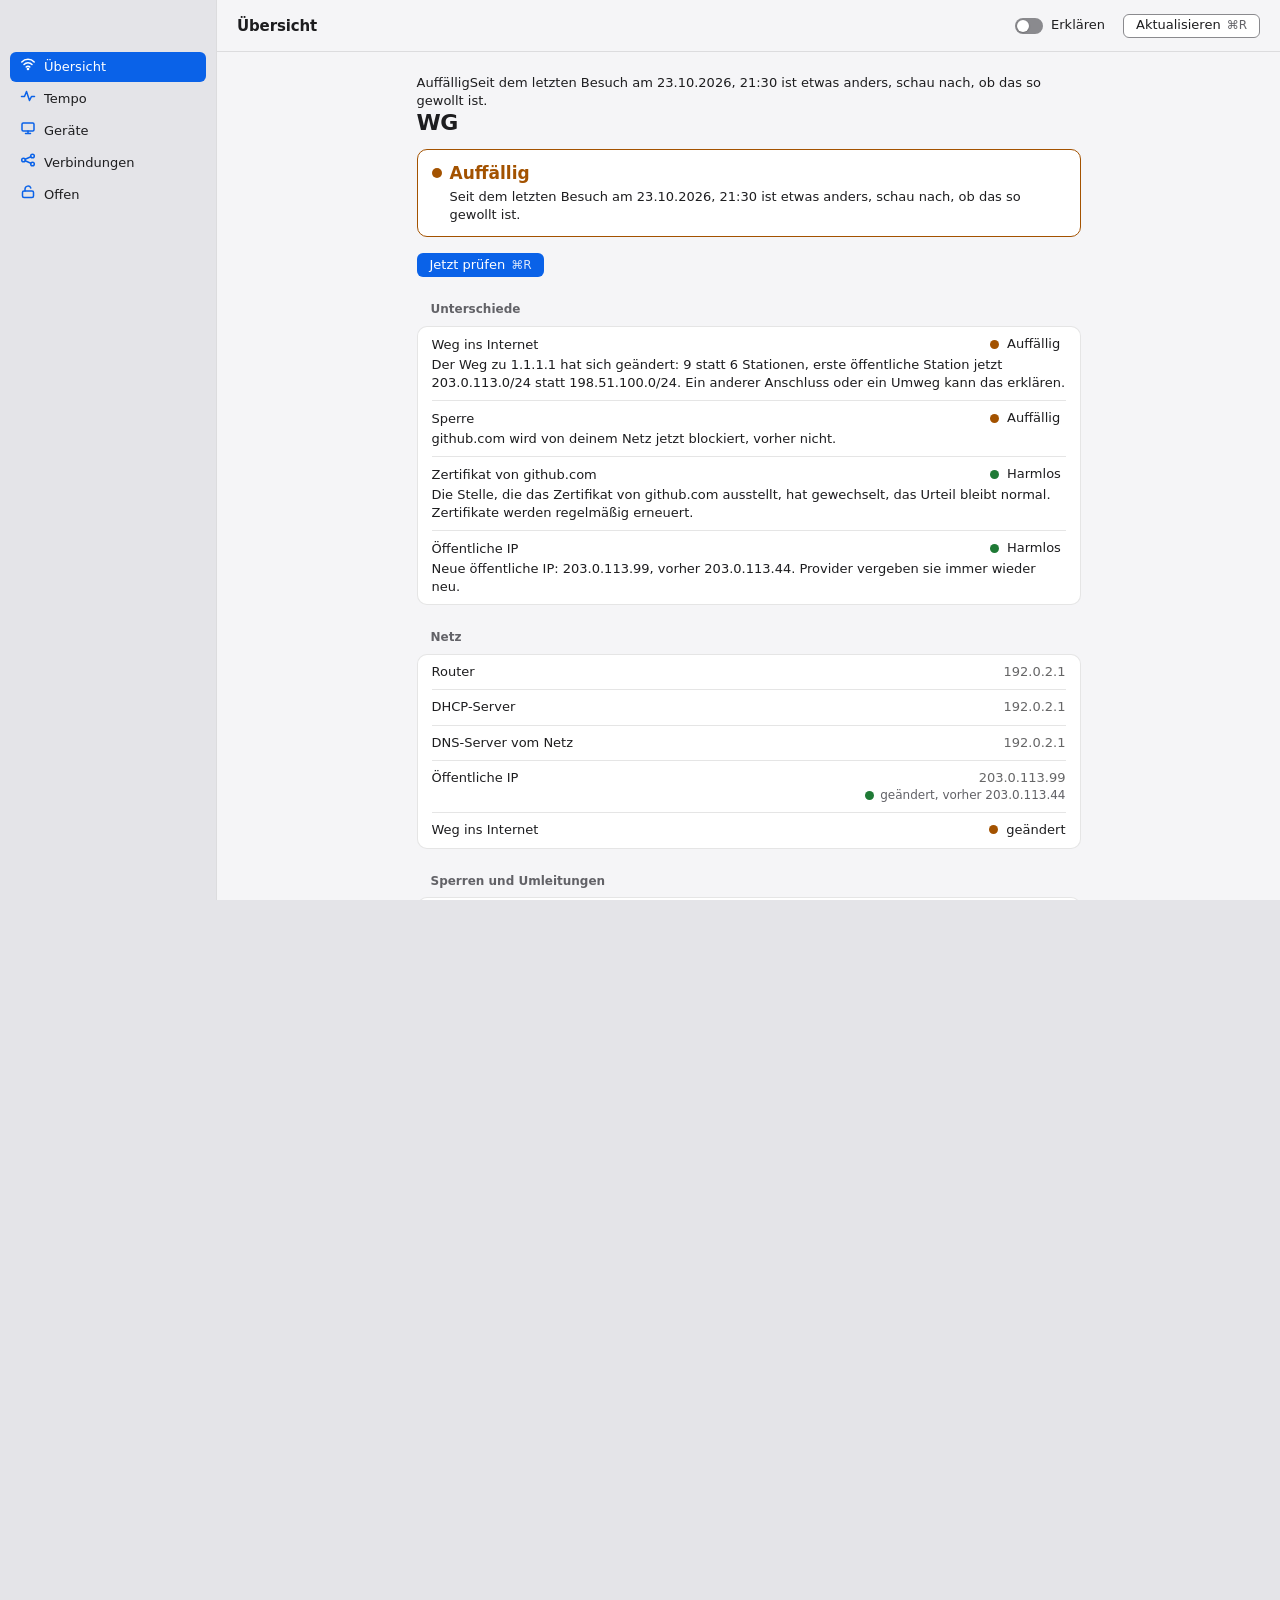
==== commit 79d46274: "Welle 15: Vorverdrahtung für vier Ansichten und Engpass (#208, #207) Teilansichten (teil: true) mit " ====
--- a/app/vorschau.html
+++ b/app/vorschau.html
@@ -59,7 +59,9 @@
     } } };
 
     addEventListener('DOMContentLoaded', () => setTimeout(() => {
-      const klick = (s) => document.querySelector(s)?.click();
+      // Teilansichten (teil: true) haben keinen Eintrag in der Seitenleiste: „tab-<id>“ zeigt sie dann direkt.
+      const klick = (s) => { const e = document.querySelector(s); if (e) e.click(); else if (s.startsWith('#tab-')) Netz.zeige(s.slice(5)); };
+      for (const m of marken) if (m.startsWith('tab-') && !document.getElementById(m)) Netz.zeige(m.slice(4));
       if (marken.includes('netze')) klick('#tab-gemerkte-netze');
       if (marken.includes('pruefung')) klick('#tab-pruefung');
       if (marken.includes('geraete')) klick('#tab-geraete');
@@ -83,6 +85,7 @@
   <script src="vorschau/verbindungen.js"></script>
   <script src="vorschau/offen.js"></script>
   <script src="vorschau/live.js"></script>
+  <script src="vorschau/engpass.js"></script>
   <script defer src="ui/bilder.js"></script>
   <script defer src="ui/app.js"></script>
   <script defer src="ui/ansichten/dieses-netz.js"></script>
@@ -93,6 +96,8 @@
   <script defer src="ui/ansichten/verbindungen.js"></script>
   <script defer src="ui/ansichten/offen.js"></script>
   <script defer src="ui/ansichten/live.js"></script>
+  <script defer src="ui/ansichten/uebersicht.js"></script>
+  <script defer src="ui/ansichten/tempo.js"></script>
 </head>
 <body>
   <nav class="seite" aria-label="Bereiche">
--- a/app/ui/ansichten/dieses-netz.css
+++ b/app/ui/ansichten/dieses-netz.css
@@ -38,3 +38,5 @@
 [data-ansicht='dieses-netz'] .ort-karte summary { cursor: pointer; color: var(--fg2); }
 [data-ansicht='dieses-netz'] .ort-karte .zeile.aktionszeile { display: flex; }
 [data-ansicht='dieses-netz'] .ort-karte .ort-status { margin: 0; }
+/* Nur für VoiceOver: Ergebnis der DNS-Messung, einmal höflich angesagt. */
+[data-ansicht='dieses-netz'] .nur-vorlesen { position: absolute; width: 1px; height: 1px; overflow: hidden; clip-path: inset(50%); white-space: nowrap; }
--- a/app/ui/ansichten/qualitaet.css
+++ b/app/ui/ansichten/qualitaet.css
@@ -24,8 +24,8 @@
 [data-ansicht='qualitaet'] .kurve { display: block; width: 100%; height: auto; }
 [data-ansicht='qualitaet'] .kurve .gitter, [data-ansicht='qualitaet'] .wlan-kurve .gitter { stroke: color-mix(in srgb, var(--fg) 12%, transparent); stroke-width: 1; }
 [data-ansicht='qualitaet'] .kurve .gitter.senkrecht, [data-ansicht='qualitaet'] .wlan-kurve .gitter.senkrecht { stroke: color-mix(in srgb, var(--fg) 6%, transparent); }
-[data-ansicht='qualitaet'] .kurve .gitter.basis, [data-ansicht='qualitaet'] .wlan-kurve .gitter.basis { stroke: color-mix(in srgb, var(--fg) 30%, transparent); }
-[data-ansicht='qualitaet'] .kurve .achse, [data-ansicht='qualitaet'] .wlan-kurve .achse { fill: var(--fg2); font-size: 11px; font-variant-numeric: tabular-nums; }
+[data-ansicht='qualitaet'] .kurve .gitter.basis, [data-ansicht='qualitaet'] .wlan-kurve .gitter.basis { stroke: color-mix(in srgb, var(--fg) 50%, transparent); }
+[data-ansicht='qualitaet'] .kurve .achse, [data-ansicht='qualitaet'] .wlan-kurve .achse { fill: var(--fg2); font-size: 13px; font-variant-numeric: tabular-nums; }
 [data-ansicht='qualitaet'] .wlan-kurve .achse.signal { fill: var(--accent-lesbar); }
 [data-ansicht='qualitaet'] .wlan-kurve .achse.rate { fill: color-mix(in srgb, var(--gruen) 70%, var(--fg)); }
 [data-ansicht='qualitaet'] .kurve .linie { fill: none; stroke-width: 2.25; stroke-linecap: round; stroke-linejoin: round; }
@@ -68,7 +68,7 @@
 /* Karte „WLAN-Verlauf“ (#36) */
 [data-ansicht='qualitaet'] .wlan-kurve { display: block; width: 100%; height: auto; }
 [data-ansicht='qualitaet'] .wlan-kurve .linie { fill: none; stroke-width: 2; stroke-linecap: round; stroke-linejoin: round; }
-[data-ansicht='qualitaet'] .wlan-kurve .marke-linie { stroke-width: 1; stroke-dasharray: 2 3; opacity: 0.6; }
+[data-ansicht='qualitaet'] .wlan-kurve .marke-linie { stroke-width: 1; stroke-dasharray: 2 3; opacity: 0.85; }
 [data-ansicht='qualitaet'] .wlan-kurve .marke path { stroke-width: 2; stroke-linecap: round; stroke-linejoin: round; }
 [data-ansicht='qualitaet'] .wlan-karte .legende { margin: 8px 0 0; }
 [data-ansicht='qualitaet'] .wlan-vergleich { margin: 16px 0 0; font-weight: 600; }
@@ -87,11 +87,12 @@
 [data-ansicht='qualitaet'] .umfeld-hinweis { margin: 0 0 12px; color: var(--fg2); }
 [data-ansicht='qualitaet'] .umfeld-summe { margin: 16px 0 0; font-weight: 600; }
 [data-ansicht='qualitaet'] .umfeld-band h4 { margin: 16px 0 8px; font-size: 12px; font-weight: 600; color: var(--fg2); }
-[data-ansicht='qualitaet'] .umfeld-balken { display: flex; align-items: flex-end; gap: 8px; margin: 0; padding: 0 0 4px; list-style: none; border-bottom: 1px solid color-mix(in srgb, var(--fg) 30%, transparent); }
+[data-ansicht='qualitaet'] .umfeld-balken { display: flex; align-items: flex-end; gap: 8px; margin: 0; padding: 0 0 4px; list-style: none; border-bottom: 1px solid color-mix(in srgb, var(--fg) 50%, transparent); }
 [data-ansicht='qualitaet'] .umfeld-balken li { display: flex; flex-direction: column; align-items: center; justify-content: flex-end; min-width: 28px; font-size: 12px; }
-[data-ansicht='qualitaet'] .umfeld-balken .saeule { display: block; width: 20px; height: var(--h); min-height: 4px; margin: 2px 0; border-radius: 4px 4px 0 0; background: var(--fg2); opacity: 0.55; }
+[data-ansicht='qualitaet'] .umfeld-balken .saeule { display: block; width: 20px; height: var(--h); min-height: 4px; margin: 2px 0; border-radius: 4px 4px 0 0; background: var(--fg2); opacity: 0.8; }
 [data-ansicht='qualitaet'] .umfeld-balken .jetzt .saeule { background: var(--accent); opacity: 1; }
 [data-ansicht='qualitaet'] .umfeld-balken .rat .saeule { background: var(--gruen); opacity: 1; }
+[data-ansicht='qualitaet'] .umfeld-balken .tag { font-size: 11px; font-weight: 600; color: var(--fg2); }
 [data-ansicht='qualitaet'] .umfeld-balken .zahl { color: var(--fg2); font-variant-numeric: tabular-nums; }
 [data-ansicht='qualitaet'] .umfeld-legende { margin: 16px 0 0; font-size: 12px; color: var(--fg2); }
 [data-ansicht='qualitaet'] .umfeld-balken .jetzt .kanal, [data-ansicht='qualitaet'] .umfeld-balken .rat .kanal { font-weight: 600; }
@@ -124,7 +125,7 @@
 [data-ansicht='qualitaet'] .kennzahlen tbody tr:not(.erkl-zeile) > * { border-top: 0.5px solid var(--linie); }
 [data-ansicht='qualitaet'] .kennzahlen td > span { display: block; }
 [data-ansicht='qualitaet'] .kennzahlen .klein { color: var(--fg2); font-size: 12px; }
-[data-ansicht='qualitaet'] .kennzahlen .nur-lesen { position: absolute; width: 1px; height: 1px; overflow: hidden; clip-path: inset(50%); }
+[data-ansicht='qualitaet'] .nur-lesen { position: absolute; width: 1px; height: 1px; overflow: hidden; clip-path: inset(50%); }
 [data-ansicht='qualitaet'] .kennzahlen .erkl-zeile { display: none; }
 .erklaeren [data-ansicht='qualitaet'] .kennzahlen .erkl-zeile { display: table-row; }
 [data-ansicht='qualitaet'] .kennzahlen td.erklaerung { display: table-cell; padding: 0 0 8px; text-align: left; }
--- a/app/ui/ansichten/verbindungen.css
+++ b/app/ui/ansichten/verbindungen.css
@@ -30,10 +30,5 @@
 [data-ansicht='verbindungen'] .traffic-balken .ein { background: var(--accent); }
 [data-ansicht='verbindungen'] .traffic-balken .aus { background: var(--orange); }
 /* Nur für Vorlesegeräte: Ansage nach Filter und Messung. */
-[data-ansicht='verbindungen'] .nur-vorlesen { position: absolute; width: 1px; height: 1px; margin: -1px; overflow: hidden; clip-path: inset(50%); white-space: nowrap; }
 /* Balken und Legende: im Dunkeln braucht der Akzent die aufgehellte Fassung für 3:1 gegen die Spur. */
 [data-ansicht='verbindungen'] .traffic-balken .ein, [data-ansicht='verbindungen'] .traffic-legende .ein::before { background: var(--accent-lesbar); }
-/* Roter Knopf im Dunkeln: --rot hält auf dem Knopfgrund nur 4,02:1. */
-@media (prefers-color-scheme: dark) {
-  [data-ansicht='verbindungen'] .knopf.gefahr { color: #ff8a84; }
-}
--- a/app/ui/ansichten/offen.css
+++ b/app/ui/ansichten/offen.css
@@ -26,4 +26,3 @@
 [data-ansicht='offen'] .offen-tabelle .warn { display: flex; align-items: flex-start; gap: 6px; }
 [data-ansicht='offen'] .offen-tabelle .warn .punkt { margin-top: 5px; width: 7px; height: 7px; }
 /* Nur für Vorlesegeräte: Ansage nach dem Filter. */
-[data-ansicht='offen'] .nur-vorlesen { position: absolute; width: 1px; height: 1px; margin: -1px; overflow: hidden; clip-path: inset(50%); white-space: nowrap; }
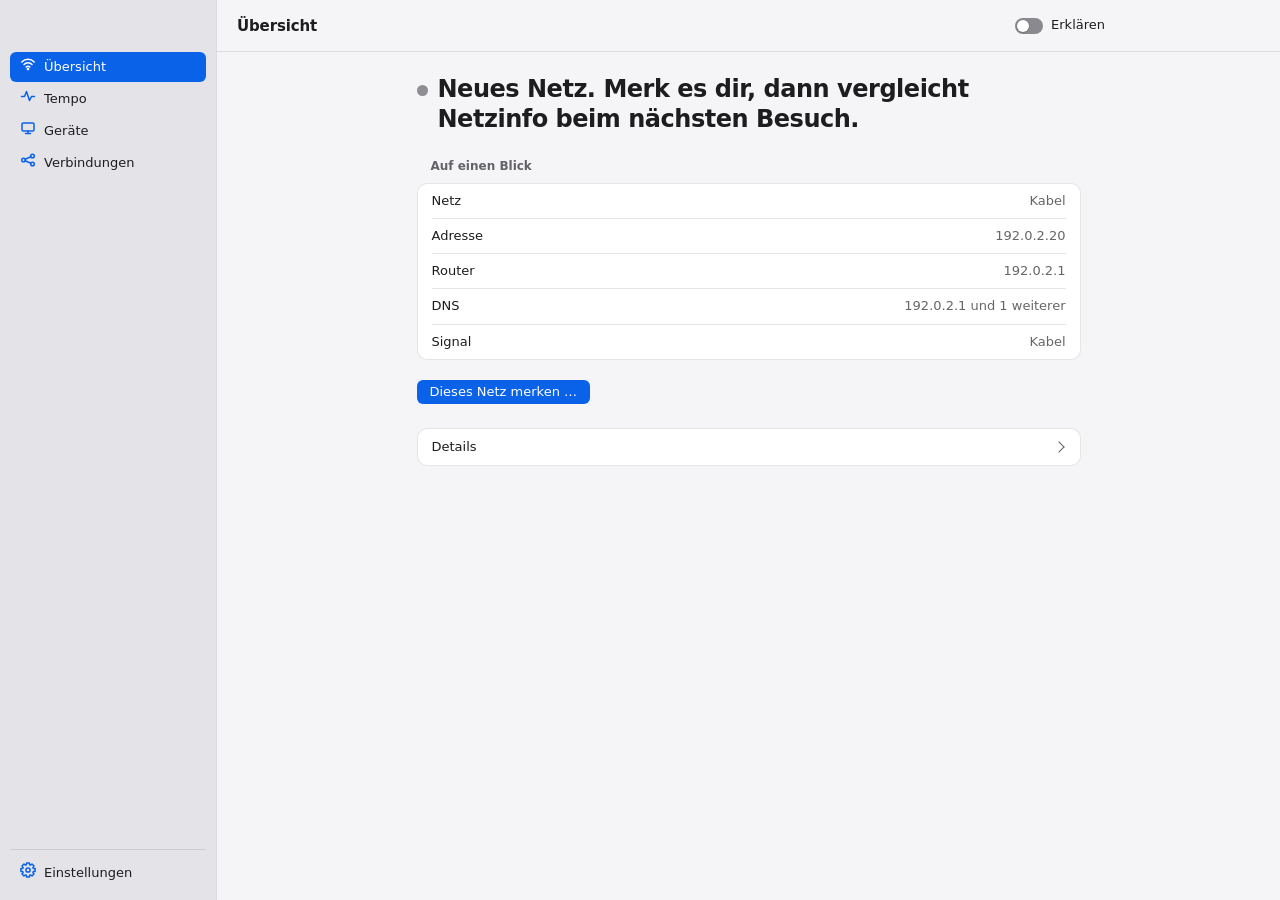
==== commit 084c1289: "Welle 15: Nachzug (#207, #208) Eigene tempo.css und Links für Übersicht und Tempo im Gerüst. Eine An" ====
--- a/app/vorschau.html
+++ b/app/vorschau.html
@@ -15,6 +15,8 @@
   <link rel="stylesheet" href="ui/ansichten/verbindungen.css">
   <link rel="stylesheet" href="ui/ansichten/offen.css">
   <link rel="stylesheet" href="ui/ansichten/live.css">
+  <link rel="stylesheet" href="ui/ansichten/uebersicht.css">
+  <link rel="stylesheet" href="ui/ansichten/tempo.css">
   <style>
     /* Chrome hat kein Fenstermaterial: die Seitenleiste bekommt hier ersatzweise ihre Farbe. */
     html { background: #e4e4e8; }
--- a/app/ui/style.css
+++ b/app/ui/style.css
@@ -63,14 +63,18 @@
 h1, h2, p, dl, dd, ul { margin: 0; }
 button, input, select { font: inherit; color: inherit; }
 :focus-visible { outline: 2px solid var(--fokus); outline-offset: 2px; }
-/* Überschrift und Inhaltsfeld nimmt der Fokus nach dem Neuzeichnen (app.js, zumKopf): ohne eigenen Ring. */
-.scroll:focus { outline: none; }
+/* Überschriften, Sätze und Inhaltsfeld bekommen den Fokus nur per Skript (zumKopf, nach dem Neuzeichnen): ohne eigenen Ring. */
+.scroll:focus, :is(h2, h3, p)[tabindex='-1']:focus { outline: none; }
 /* Gekürzter Text: eine Zeile mit Auslassung. Der volle Text bleibt im DOM, VoiceOver liest ihn. */
 .kuerzen { min-width: 0; overflow: hidden; text-overflow: ellipsis; white-space: nowrap; }
+/* Nur für VoiceOver: unsichtbar, aber im Vorlesebaum. */
+.nur-vorlesen { position: absolute; width: 1px; height: 1px; margin: -1px; padding: 0; border: 0; overflow: hidden; clip-path: inset(50%); white-space: nowrap; }
+input[aria-invalid='true'] { border-color: var(--rot); }
 .num, .wert { font-variant-numeric: tabular-nums; }
 
 /* Seitenleiste: läuft bis ganz nach oben, Material kommt vom Fenster */
 .seite {
+  display: flex; flex-direction: column;
   flex: none;
   width: 216px;
   padding: 52px 10px 12px;
@@ -81,7 +85,8 @@
   .seite { background: var(--seite-solid); }
 }
 .ziehen { position: absolute; inset: 0 0 auto 0; height: 52px; }
-.menue { display: flex; flex-direction: column; gap: 20px; }
+.menue { display: flex; flex-direction: column; gap: 20px; flex: 1; }
+.unten { flex: none; margin-top: 12px; padding-top: 8px; border-top: 0.5px solid var(--linie); }
 .abschnitt { display: flex; flex-direction: column; gap: 2px; }
 .abschnitt-titel { padding: 0 10px 4px; font-size: 11px; font-weight: 600; color: var(--fg2); }
 .eintrag {
@@ -91,16 +96,16 @@
   text-align: left; width: 100%;
 }
 .eintrag svg { width: 16px; height: 16px; flex: none; color: var(--accent-lesbar); }
-.eintrag:hover:not([aria-selected="true"]) { background: color-mix(in srgb, var(--fg) 7%, transparent); }
+.eintrag:hover:not(:is([aria-selected="true"], [aria-current="page"])) { background: color-mix(in srgb, var(--fg) 7%, transparent); }
 .eintrag:focus-visible { outline-offset: -2px; }
-.eintrag[aria-selected="true"]:focus-visible { outline-color: var(--auf-accent); }
-.inaktiv .eintrag[aria-selected="true"]:focus-visible { outline-color: var(--fokus); }
+.eintrag:is([aria-selected="true"], [aria-current="page"]):focus-visible { outline-color: var(--auf-accent); }
+.inaktiv .eintrag:is([aria-selected="true"], [aria-current="page"]):focus-visible { outline-color: var(--fokus); }
 /* Selection: system accent while the window is active, grey otherwise (html.inaktiv, set in app.js). */
-.eintrag[aria-selected="true"] { background: var(--accent); color: var(--auf-accent); }
-.eintrag[aria-selected="true"] svg { color: inherit; }
-.inaktiv .eintrag[aria-selected="true"] { background: color-mix(in srgb, var(--fg) 14%, transparent); color: var(--fg); }
-.inaktiv .eintrag[aria-selected="true"] svg { color: var(--fg2); }
-.eintrag:active:not([aria-selected="true"]) { background: color-mix(in srgb, var(--fg) 16%, transparent); }
+.eintrag:is([aria-selected="true"], [aria-current="page"]) { background: var(--accent); color: var(--auf-accent); }
+.eintrag:is([aria-selected="true"], [aria-current="page"]) svg { color: inherit; }
+.inaktiv .eintrag:is([aria-selected="true"], [aria-current="page"]) { background: color-mix(in srgb, var(--fg) 14%, transparent); color: var(--fg); }
+.inaktiv .eintrag:is([aria-selected="true"], [aria-current="page"]) svg { color: var(--fg2); }
+.eintrag:active:not(:is([aria-selected="true"], [aria-current="page"])) { background: color-mix(in srgb, var(--fg) 16%, transparent); }
 
 /* Inhalt: fest, mit Werkzeugleiste */
 .inhalt {
@@ -159,6 +164,9 @@
 .kopf h2 { font-size: 22px; font-weight: 600; letter-spacing: -0.02em; line-height: 1.2; }
 .status { display: flex; align-items: center; gap: 8px; margin-top: 6px; font-size: 15px; font-weight: 500; line-height: 1.35; color: var(--fg); }
 .punkt { width: 9px; height: 9px; border-radius: 50%; flex: none; background: var(--grau); }
+/* Antwort oben in jeder Ansicht (#208): Statuspunkt und Satz sind die Überschrift. Der Punkt ist Zugabe, das Wort steht im Satz. */
+.kopf h2.antwort { display: flex; align-items: baseline; gap: 10px; font-size: 24px; letter-spacing: -0.02em; line-height: 1.25; text-wrap: balance; }
+.kopf h2.antwort .punkt { width: 11px; height: 11px; transform: translateY(-1px); }
 .punkt.gruen { background: var(--gruen); }
 .punkt.orange { background: var(--orange); }
 .punkt.rot { background: var(--rot); }
@@ -253,3 +261,25 @@
 /* Erklärzeilen in Geräte und Verbindungen: nur im Erklärmodus. */
 .erklaer-gruppe { display: none; }
 .erklaeren .erklaer-gruppe { display: block; }
+
+/* „Details“ (<details class="details"><summary>…</summary>…</details>): eine Zeile wie in den Systemeinstellungen,
+   Text links, Pfeil rechts. Alle Ansichten verwenden genau diese Klasse und bauen kein eigenes Aussehen. */
+details.details { margin-top: 24px; background: var(--gruppe); border: 0.5px solid var(--linie); border-radius: 10px; }
+details.details > summary {
+  display: flex; align-items: center; justify-content: space-between; gap: 12px;
+  min-height: 36px; padding: 8px 14px; border-radius: 10px;
+  font-weight: 500; list-style: none; cursor: default;
+}
+details.details > summary::-webkit-details-marker { display: none; }
+details.details > summary::after {
+  content: ""; flex: none; width: 7px; height: 7px; margin-right: 3px;
+  border: solid var(--fg2); border-width: 0 1.5px 1.5px 0;
+  transform: rotate(-45deg); transition: transform 0.18s ease-out;
+}
+details.details[open] > summary::after { transform: rotate(45deg); }
+details.details > summary:hover { background: color-mix(in srgb, var(--fg) 5%, transparent); }
+details.details > summary:focus-visible { outline-offset: -2px; }
+details.details[open] > summary { border-bottom-left-radius: 0; border-bottom-right-radius: 0; border-bottom: 0.5px solid var(--linie); }
+details.details > :not(summary) { margin-left: 14px; margin-right: 14px; }
+details.details > :not(summary):last-child { margin-bottom: 14px; }
+details.details > summary + * { margin-top: 12px; }
--- a/app/ui/ansichten/dieses-netz.css
+++ b/app/ui/ansichten/dieses-netz.css
@@ -39,4 +39,3 @@
 [data-ansicht='dieses-netz'] .ort-karte .zeile.aktionszeile { display: flex; }
 [data-ansicht='dieses-netz'] .ort-karte .ort-status { margin: 0; }
 /* Nur für VoiceOver: Ergebnis der DNS-Messung, einmal höflich angesagt. */
-[data-ansicht='dieses-netz'] .nur-vorlesen { position: absolute; width: 1px; height: 1px; overflow: hidden; clip-path: inset(50%); white-space: nowrap; }
--- a/app/ui/ansichten/gemerkte-netze.css
+++ b/app/ui/ansichten/gemerkte-netze.css
@@ -15,9 +15,17 @@
 [data-ansicht='gemerkte-netze'] .zeilenfehler { flex-basis: 100%; }
 [data-ansicht='gemerkte-netze'] .zeilenfehler .meldung { margin-top: 2px; font-size: 12px; }
 [data-ansicht='gemerkte-netze'] .zeilenfehler .rueckmeldung { margin-top: 2px; }
-[data-ansicht='gemerkte-netze'] .autostart { background: var(--gruppe); border: 0.5px solid var(--linie); border-radius: 10px; padding: 14px; }
-[data-ansicht='gemerkte-netze'] .autostart .erklaeren-schalter { padding-left: 0; margin-right: 0; }
-[data-ansicht='gemerkte-netze'] .autostart .fein { margin: 8px 0 0; font-size: 12px; color: var(--fg2); }
+[data-ansicht='gemerkte-netze'] .block { padding: 14px; }
+[data-ansicht='gemerkte-netze'] .block .erklaeren-schalter { padding-left: 0; margin-right: 0; }
+[data-ansicht='gemerkte-netze'] .block .fein { margin: 8px 0 0; font-size: 12px; color: var(--fg2); text-wrap: balance; }
+[data-ansicht='gemerkte-netze'] .block .fein:first-child { margin-top: 0; }
+[data-ansicht='gemerkte-netze'] .fritz-benutzer { margin: 0; font-weight: 500; }
+[data-ansicht='gemerkte-netze'] .aktionen, [data-ansicht='gemerkte-netze'] .fritz-formular .knoepfe { display: flex; gap: 8px; margin-top: 12px; }
+[data-ansicht='gemerkte-netze'] .fritz-formular { display: flex; flex-direction: column; gap: 8px; }
+[data-ansicht='gemerkte-netze'] .fritz-formular input { width: 100%; }
+[data-ansicht='gemerkte-netze'] .fritz-formular .fein { margin: 0; }
+[data-ansicht='gemerkte-netze'] .fritz-formular .knoepfe { justify-content: flex-end; margin: 4px 0 0; }
+[data-ansicht='gemerkte-netze'] .gruppe > .liste > .leer-zustand { padding: 24px 0; }
 [data-ansicht='gemerkte-netze'] .fuss { text-wrap: pretty; }
 /* The error sits right under the header (and the field), not at the bottom of the row. */
 [data-ansicht='gemerkte-netze'] .netz-zeile > * { order: 2; }
@@ -25,14 +33,7 @@
 [data-ansicht='gemerkte-netze'] .netz-zeile > .zeilenfehler { order: 1; }
 [data-ansicht='gemerkte-netze'] .bearbeiten .kopf-zeile .umbenennen-knopf, [data-ansicht='gemerkte-netze'] .bearbeiten .kopf-zeile .gefahr { display: none; }
 [data-ansicht='gemerkte-netze'] .bearbeiten .name-ort { flex-basis: 160px; }
-[data-ansicht='gemerkte-netze'] .gruppe > h2 { margin: 0 0 8px 14px; font-size: 12px; font-weight: 600; color: var(--fg2); }
+[data-ansicht='gemerkte-netze'] .gruppe > h3 { margin: 0 0 8px 14px; font-size: 12px; font-weight: 600; color: var(--fg2); }
 [data-ansicht='gemerkte-netze'] dt, [data-ansicht='gemerkte-netze'] dd { margin: 0; }
-[data-ansicht='gemerkte-netze'] .leer-zustand p:focus { outline: none; }
 [data-ansicht='gemerkte-netze'] .fw.leer { color: var(--fg2); }
-[data-ansicht='gemerkte-netze'] .autostart .fein { text-wrap: balance; }
 [data-ansicht='gemerkte-netze'] .felder > .feld:only-child { grid-column: 1 / -1; }
-/* Kontrast 3:1 (WCAG 1.4.11), in dieser Ansicht gerechnet: Feldrand, Schalterspur aus, Fokusring. */
-[data-ansicht='gemerkte-netze'] .netz-zeile .umbenennen { border-color: color-mix(in srgb, var(--fg) 55%, transparent); }
-[data-ansicht='gemerkte-netze'] .netz-zeile .umbenennen[aria-invalid='true'] { border-color: var(--rot); }
-[data-ansicht='gemerkte-netze'] [aria-checked='false'] > .spur { background: color-mix(in srgb, var(--fg) 55%, transparent); }
-[data-ansicht='gemerkte-netze'] :focus-visible { outline-color: var(--accent-lesbar); }
--- a/app/ui/ansichten/pruefung.css
+++ b/app/ui/ansichten/pruefung.css
@@ -24,6 +24,6 @@
 [data-ansicht='pruefung'] .portal-hinweis { margin: 0 0 24px; }
 [data-ansicht='pruefung'] .portal-hinweis p { margin: 4px 0 12px; }
 [data-ansicht='pruefung'] .portal-hinweis .erklaerung { margin: 12px 0 0; }
-[data-ansicht='pruefung'] .nur-vo { position: absolute; width: 1px; height: 1px; overflow: hidden; clip-path: inset(50%); white-space: nowrap; }
-[data-ansicht='pruefung'] h2:focus { outline: none; } /* focus lands here by script only, the next Tab leaves it */
 [data-ansicht='pruefung'] .knopf[aria-disabled='true'] { opacity: 0.5; cursor: default; }
+/* Leere Hülle der Unterschiede in der Übersicht nimmt keinen Platz. */
+[data-ansicht='pruefung'].eingebettet:empty { display: none; }
--- a/app/ui/ansichten/qualitaet.css
+++ b/app/ui/ansichten/qualitaet.css
@@ -125,7 +125,6 @@
 [data-ansicht='qualitaet'] .kennzahlen tbody tr:not(.erkl-zeile) > * { border-top: 0.5px solid var(--linie); }
 [data-ansicht='qualitaet'] .kennzahlen td > span { display: block; }
 [data-ansicht='qualitaet'] .kennzahlen .klein { color: var(--fg2); font-size: 12px; }
-[data-ansicht='qualitaet'] .nur-lesen { position: absolute; width: 1px; height: 1px; overflow: hidden; clip-path: inset(50%); }
 [data-ansicht='qualitaet'] .kennzahlen .erkl-zeile { display: none; }
 .erklaeren [data-ansicht='qualitaet'] .kennzahlen .erkl-zeile { display: table-row; }
 [data-ansicht='qualitaet'] .kennzahlen td.erklaerung { display: table-cell; padding: 0 0 8px; text-align: left; }
--- a/app/ui/ansichten/geraete.css
+++ b/app/ui/ansichten/geraete.css
@@ -63,7 +63,6 @@
 [data-ansicht='geraete'] .fritz-formular .knoepfe { flex-basis: 100%; display: flex; gap: 8px; justify-content: flex-end; margin: 0; }
 
 /* Nur für Vorlesen: Beschriftung und Ansagen, die man nicht sieht. */
-[data-ansicht='geraete'] .nur-vorlesen { position: absolute; width: 1px; height: 1px; margin: -1px; padding: 0; overflow: hidden; clip-path: inset(50%); white-space: nowrap; border: 0; }
 /* Gerätename und Abschnittstitel sind Überschriften (h3, h4) und sehen aus wie vorher. */
 [data-ansicht='geraete'] h3.netz-name, [data-ansicht='geraete'] h4.router-titel { margin: 0; font-size: inherit; }
 [data-ansicht='geraete'] h4.router-titel { margin: 0 0 4px; font-size: 13px; }
--- a/app/ui/ansichten/verbindungen.css
+++ b/app/ui/ansichten/verbindungen.css
@@ -13,8 +13,6 @@
 [data-ansicht='verbindungen'] .liste .netz-zeile .erklaeren-schalter { padding-right: 0; }
 [data-ansicht='verbindungen'] .liste .fein { margin: 0; }
 /* #58 „Wer sendet gerade“ */
-[data-ansicht='verbindungen'] .traffic-text { margin: 12px 14px 12px; max-width: 64ch; font-size: 12px; color: var(--fg2); }
-[data-ansicht='verbindungen'] .traffic-werkzeuge { display: flex; align-items: center; gap: 14px; padding: 0 14px 4px; }
 [data-ansicht='verbindungen'] .traffic-leer { margin: 0; padding: 18px 14px 14px; text-align: center; font-size: 13px; color: var(--fg2); }
 [data-ansicht='verbindungen'] .traffic-zeile { padding: 6px 14px; }
 [data-ansicht='verbindungen'] .traffic-liste { padding-bottom: 8px; }
@@ -32,3 +30,17 @@
 /* Nur für Vorlesegeräte: Ansage nach Filter und Messung. */
 /* Balken und Legende: im Dunkeln braucht der Akzent die aufgehellte Fassung für 3:1 gegen die Spur. */
 [data-ansicht='verbindungen'] .traffic-balken .ein, [data-ansicht='verbindungen'] .traffic-legende .ein::before { background: var(--accent-lesbar); }
+
+/* #208 Antwort-Satz und Segmentsteuerung (Ausgehend / Lauschend) */
+[data-ansicht='verbindungen'] .segmente { display: grid; grid-template-columns: 1fr 1fr; gap: 2px; max-width: 280px; margin: 16px 0 0; padding: 2px; border-radius: 8px; background: var(--linie); }
+[data-ansicht='verbindungen'] .segment { min-height: 24px; padding: 2px 12px; border: 0; border-radius: 6px; background: transparent; color: var(--fg); font: inherit; font-weight: 500; text-align: center; transition: background-color 150ms ease-out; }
+[data-ansicht='verbindungen'] .segment[aria-selected='true'] { background: var(--knopf); box-shadow: 0 0 0 0.5px var(--rand); }
+[data-ansicht='verbindungen'] .segment:focus-visible { outline: 2px solid var(--fokus); outline-offset: 1px; }
+[data-ansicht='verbindungen'] [role='tabpanel']:focus { outline: none; }
+@media (prefers-reduced-motion: reduce) { [data-ansicht='verbindungen'] .segment { transition: none; } }
+/* Hauptaktion unter dem Segment: Knopf und ein Satz daneben */
+[data-ansicht='verbindungen'] .traffic-werkzeuge { display: flex; align-items: center; gap: 14px; margin: 14px 0 0; }
+[data-ansicht='verbindungen'] .traffic-werkzeuge .fein { margin: 0; max-width: 56ch; }
+[data-ansicht='verbindungen'] .traffic-liste { background: var(--gruppe); border-radius: 10px; margin-top: 12px; }
+[data-ansicht='verbindungen'] .traffic-liste:has(.traffic-leer) { display: none; }
+[data-ansicht='verbindungen'] .details .gruppe:first-of-type { margin-top: 12px; }
--- a/app/ui/ansichten/live.css
+++ b/app/ui/ansichten/live.css
@@ -29,5 +29,6 @@
 [data-ansicht='live'] .ergebnis { margin-top: 8px; }
 [data-ansicht='live'] .ziel-feld:disabled { color: var(--fg2); -webkit-text-fill-color: var(--fg2); opacity: 1; }
 [data-ansicht='live'] [hidden] { display: none !important; }
-[data-ansicht='live'] .nur-vorlesen { position: absolute; width: 1px; height: 1px; overflow: hidden; clip-path: inset(50%); white-space: nowrap; }
-[data-ansicht='live'] :focus-visible { outline-color: var(--accent-lesbar); }
+/* Kompakt in „Tempo“: nur Kennzahlen und Kurve je Ziel */
+[data-ansicht='live'].kompakt .live-ziel > :is(.unter, .liste, .fuss):not(.eignung) { display: none; }
+[data-ansicht='live'].kompakt .steuerung { margin-top: 0; }
--- a/app/ui/ansichten/uebersicht.css
+++ b/app/ui/ansichten/uebersicht.css
@@ -0,0 +1,17 @@
+/* Styles for the view „uebersicht“ only. Liste der Unterschiede und Details tragen ihre eigene data-ansicht. */
+[data-ansicht='uebersicht'] .kopf > * + * { margin-top: 8px; }
+[data-ansicht='uebersicht'] .kopf .erklaerung { margin-left: 21px; }
+[data-ansicht='uebersicht'] .kopf .fuss { margin-left: 21px; }
+[data-ansicht='uebersicht'] .kopf .status, [data-ansicht='uebersicht'] .kopf .knopf { margin-left: 21px; }
+/* Fünf Werte: Farbe nur für eine Bewertung, 4,5:1 hell wie dunkel */
+[data-ansicht='uebersicht'] .wert.gut { color: color-mix(in srgb, var(--gruen) 80%, var(--fg)); }
+[data-ansicht='uebersicht'] .wert.mittel { color: color-mix(in srgb, var(--orange) 80%, var(--fg)); }
+[data-ansicht='uebersicht'] .wert.schlecht { color: color-mix(in srgb, var(--rot) 80%, var(--fg)); }
+[data-ansicht='uebersicht'] > .aktion { margin-top: 20px; }
+[data-ansicht='uebersicht'] > .aktion[hidden] { display: none; }
+[data-ansicht='uebersicht'] .knopf[aria-disabled='true'] { opacity: 0.5; cursor: default; }
+[data-ansicht='uebersicht'] .knopf.haupt .kbd { color: inherit; }
+[data-ansicht='uebersicht'] .details { margin-top: 24px; }
+/* Hinter „Details“ stehen die alten Ansichten untereinander; die erste braucht keinen Abstand nach oben. */
+[data-ansicht='uebersicht'] .details > .eingebettet:first-of-type > :first-child { margin-top: 12px; }
+@media (prefers-reduced-motion: reduce) { [data-ansicht='uebersicht'] * { animation: none !important; } }
--- a/app/ui/ansichten/tempo.css
+++ b/app/ui/ansichten/tempo.css
@@ -0,0 +1,29 @@
+/* Ansicht „Tempo“ (tempo.js, #207, #208): Engpass-Karte oben. Die eingebetteten Teile bringen ihre eigene data-ansicht mit. */
+[data-ansicht='tempo'] .gruppe > h3 { margin: 0 0 8px 16px; }
+[data-ansicht='tempo'] .gruppe > .karte { margin-top: 0; padding: 16px; }
+[data-ansicht='tempo'] .kopf + .karte, [data-ansicht='tempo'] .kopf + .gruppe { margin-top: 24px; }
+[data-ansicht='tempo'] .engpass-zahlen { display: grid; grid-template-columns: repeat(3, minmax(0, 1fr)); gap: 8px; margin: 0; }
+[data-ansicht='tempo'] .zahl-feld { min-width: 0; padding: 12px; border: 1px solid var(--linie); border-radius: 8px; }
+[data-ansicht='tempo'] .zahl-feld.bremst { padding: 11px; border: 2px solid var(--orange); }
+[data-ansicht='tempo'] .zahl-feld .label { color: var(--fg2); font-size: 12px; }
+[data-ansicht='tempo'] .zahl-feld .gross { margin: 2px 0 0; font-size: 22px; font-weight: 600; letter-spacing: -0.02em; white-space: nowrap; }
+[data-ansicht='tempo'] .zahl-feld .klein { margin: 2px 0 0; color: var(--fg2); font-size: 12px; }
+[data-ansicht='tempo'] .engpass-wort { display: flex; align-items: center; gap: 6px; margin: 6px 0 0; color: var(--orange); font-size: 12px; font-weight: 600; }
+[data-ansicht='tempo'] .engpass-rat { margin: 16px 0 0; font-size: 14px; line-height: 1.45; }
+[data-ansicht='tempo'] .engpass-ausweg { margin: 12px 0 0; }
+[data-ansicht='tempo'] .engpass-ausweg.fuss { margin: 12px 0 0; }
+[data-ansicht='tempo'] .engpass-aktion { display: flex; align-items: center; flex-wrap: wrap; gap: 8px 16px; margin-top: 16px; }
+[data-ansicht='tempo'] .engpass-aktion .fuss { margin: 0; flex: 1; min-width: 200px; }
+[data-ansicht='tempo'] .engpass-karte .karte > div:empty { display: none; }
+[data-ansicht='tempo'] .engpass-karte .liste { margin-top: 16px; background: none; border: 0; border-radius: 0; }
+[data-ansicht='tempo'] .engpass-karte .zeile { margin: 0; }
+[data-ansicht='tempo'] .engpass-karte .karte > .fuss { margin: 16px 0 0; }
+[data-ansicht='tempo'] .engpass-karte .karte a { color: color-mix(in srgb, var(--accent) 65%, var(--fg)); }
+[data-ansicht='tempo'] .engpass-karte .karte [aria-live]:not(:empty) { margin-top: 16px; }
+[data-ansicht='tempo'] .engpass-karte h4 { margin: 16px 0 0; font-size: 12px; font-weight: 600; color: var(--fg2); }
+[data-ansicht='tempo'] .verlauf-details { margin-top: 12px; }
+[data-ansicht='tempo'] .verlauf-details:has(.verlauf:empty) { display: none; }
+[data-ansicht='tempo'] .last-verlauf { margin: 4px 0 0; padding-left: 18px; color: var(--fg2); font-variant-numeric: tabular-nums; }
+[data-ansicht='tempo'] > .details { margin-top: 24px; }
+[data-ansicht='tempo'] .details > .eingebettet > :first-child { margin-top: 16px; }
+[data-ansicht='tempo'] .eingebettet .gruppe:first-child { margin-top: 24px; }
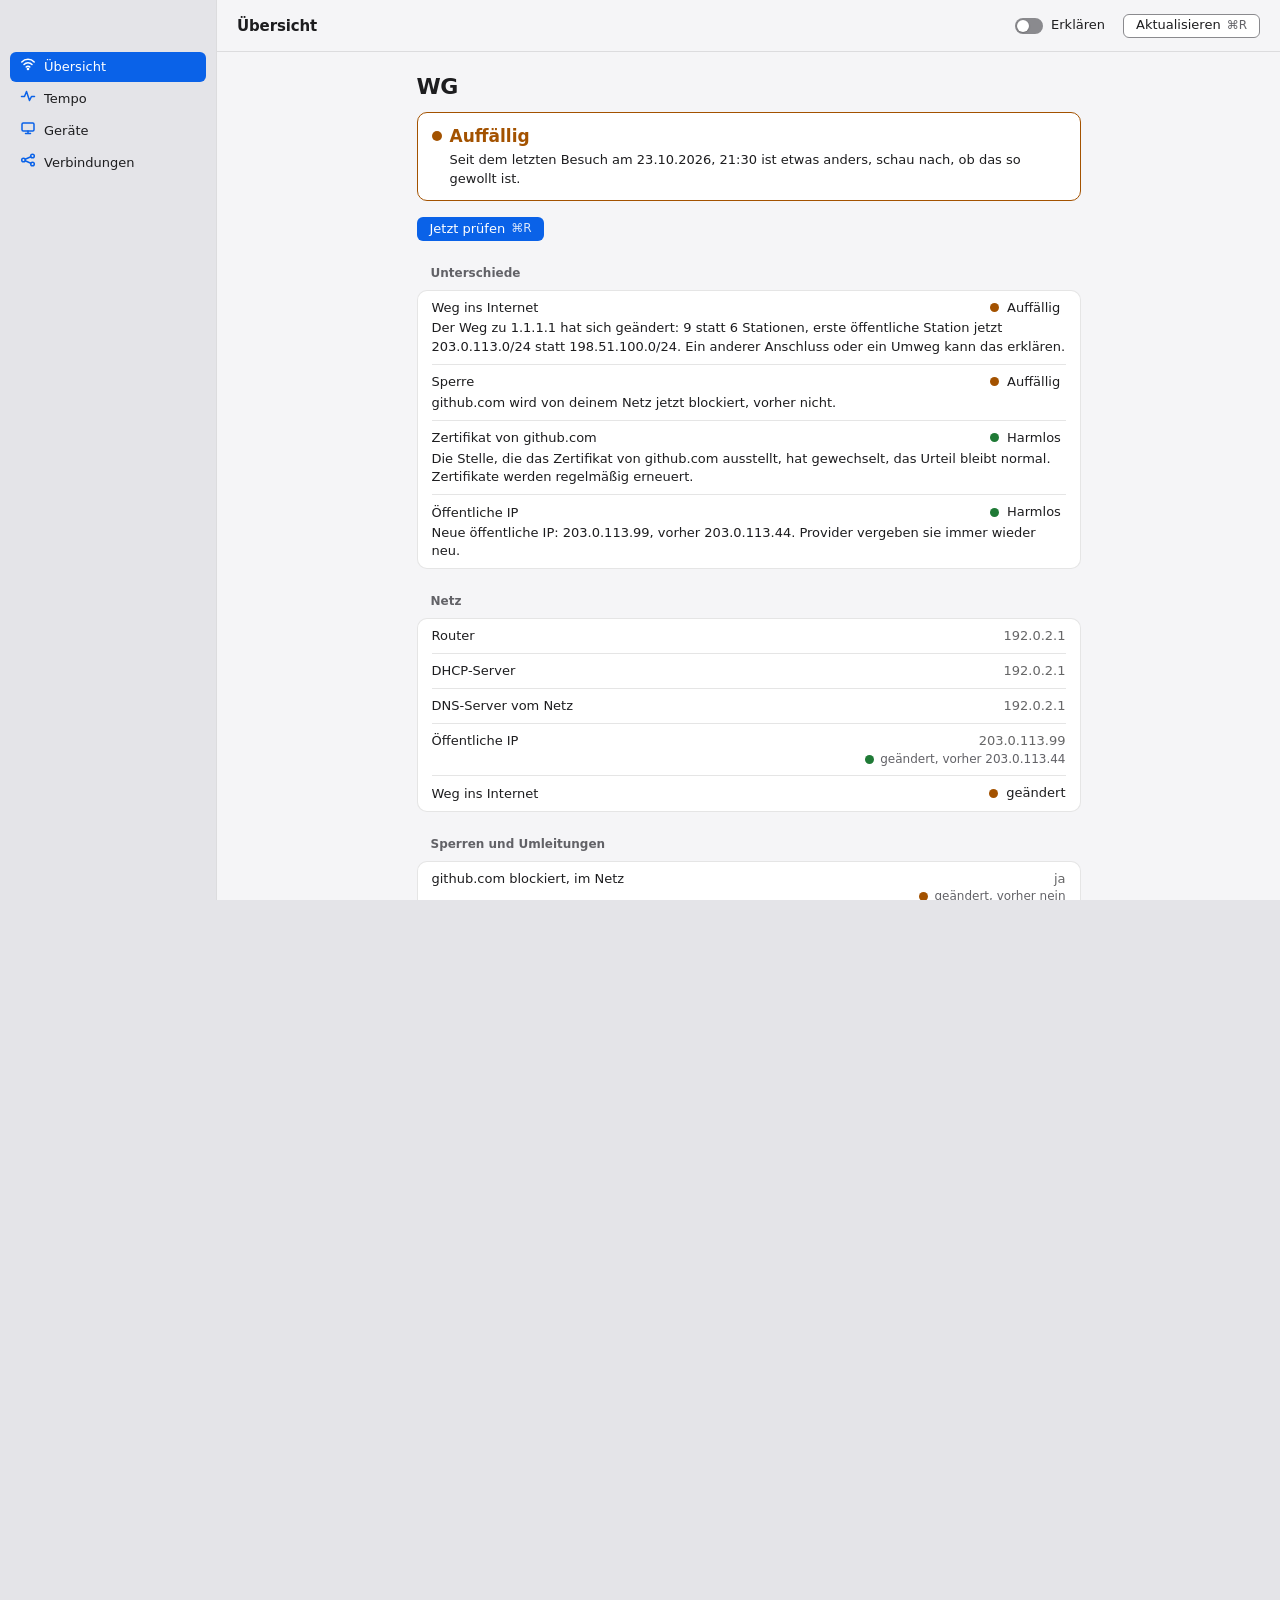
==== commit a6e7c6e1: "Welle 15: Vorverdrahtung für vier Ansichten und Engpass (#208, #207) (#212) Teilansichten (teil: tru" ====
--- a/app/vorschau.html
+++ b/app/vorschau.html
@@ -15,8 +15,6 @@
   <link rel="stylesheet" href="ui/ansichten/verbindungen.css">
   <link rel="stylesheet" href="ui/ansichten/offen.css">
   <link rel="stylesheet" href="ui/ansichten/live.css">
-  <link rel="stylesheet" href="ui/ansichten/uebersicht.css">
-  <link rel="stylesheet" href="ui/ansichten/tempo.css">
   <style>
     /* Chrome hat kein Fenstermaterial: die Seitenleiste bekommt hier ersatzweise ihre Farbe. */
     html { background: #e4e4e8; }
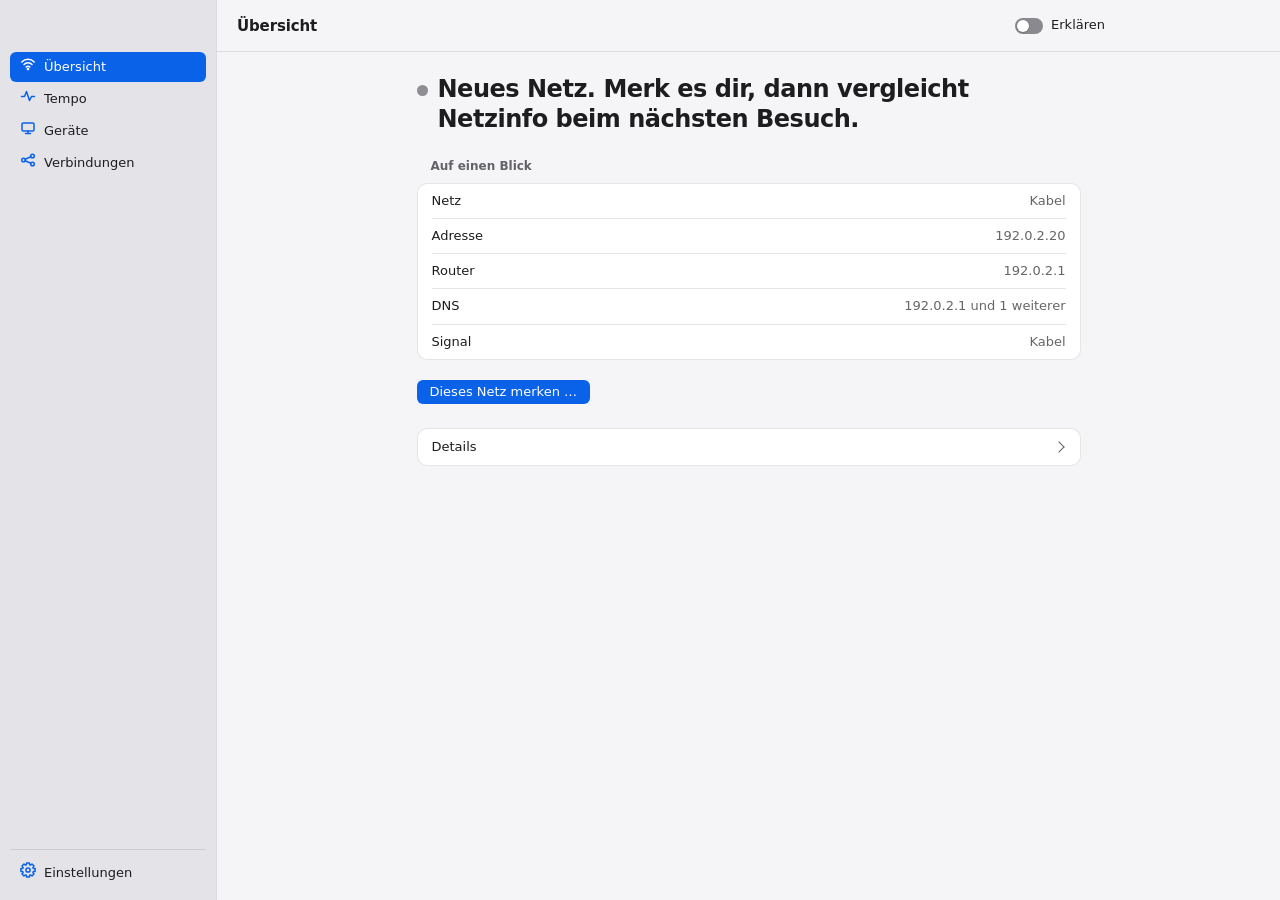
==== commit d4d66d92: "Welle 15: Nachzug (#207, #208) (#218) Eigene tempo.css und Links für Übersicht und Tempo im Gerüst. " ====
--- a/app/vorschau.html
+++ b/app/vorschau.html
@@ -15,6 +15,8 @@
   <link rel="stylesheet" href="ui/ansichten/verbindungen.css">
   <link rel="stylesheet" href="ui/ansichten/offen.css">
   <link rel="stylesheet" href="ui/ansichten/live.css">
+  <link rel="stylesheet" href="ui/ansichten/uebersicht.css">
+  <link rel="stylesheet" href="ui/ansichten/tempo.css">
   <style>
     /* Chrome hat kein Fenstermaterial: die Seitenleiste bekommt hier ersatzweise ihre Farbe. */
     html { background: #e4e4e8; }
--- a/app/ui/ansichten/uebersicht.css
+++ b/app/ui/ansichten/uebersicht.css
@@ -0,0 +1,17 @@
+/* Styles for the view „uebersicht“ only. Liste der Unterschiede und Details tragen ihre eigene data-ansicht. */
+[data-ansicht='uebersicht'] .kopf > * + * { margin-top: 8px; }
+[data-ansicht='uebersicht'] .kopf .erklaerung { margin-left: 21px; }
+[data-ansicht='uebersicht'] .kopf .fuss { margin-left: 21px; }
+[data-ansicht='uebersicht'] .kopf .status, [data-ansicht='uebersicht'] .kopf .knopf { margin-left: 21px; }
+/* Fünf Werte: Farbe nur für eine Bewertung, 4,5:1 hell wie dunkel */
+[data-ansicht='uebersicht'] .wert.gut { color: color-mix(in srgb, var(--gruen) 80%, var(--fg)); }
+[data-ansicht='uebersicht'] .wert.mittel { color: color-mix(in srgb, var(--orange) 80%, var(--fg)); }
+[data-ansicht='uebersicht'] .wert.schlecht { color: color-mix(in srgb, var(--rot) 80%, var(--fg)); }
+[data-ansicht='uebersicht'] > .aktion { margin-top: 20px; }
+[data-ansicht='uebersicht'] > .aktion[hidden] { display: none; }
+[data-ansicht='uebersicht'] .knopf[aria-disabled='true'] { opacity: 0.5; cursor: default; }
+[data-ansicht='uebersicht'] .knopf.haupt .kbd { color: inherit; }
+[data-ansicht='uebersicht'] .details { margin-top: 24px; }
+/* Hinter „Details“ stehen die alten Ansichten untereinander; die erste braucht keinen Abstand nach oben. */
+[data-ansicht='uebersicht'] .details > .eingebettet:first-of-type > :first-child { margin-top: 12px; }
+@media (prefers-reduced-motion: reduce) { [data-ansicht='uebersicht'] * { animation: none !important; } }
--- a/app/ui/ansichten/tempo.css
+++ b/app/ui/ansichten/tempo.css
@@ -0,0 +1,29 @@
+/* Ansicht „Tempo“ (tempo.js, #207, #208): Engpass-Karte oben. Die eingebetteten Teile bringen ihre eigene data-ansicht mit. */
+[data-ansicht='tempo'] .gruppe > h3 { margin: 0 0 8px 16px; }
+[data-ansicht='tempo'] .gruppe > .karte { margin-top: 0; padding: 16px; }
+[data-ansicht='tempo'] .kopf + .karte, [data-ansicht='tempo'] .kopf + .gruppe { margin-top: 24px; }
+[data-ansicht='tempo'] .engpass-zahlen { display: grid; grid-template-columns: repeat(3, minmax(0, 1fr)); gap: 8px; margin: 0; }
+[data-ansicht='tempo'] .zahl-feld { min-width: 0; padding: 12px; border: 1px solid var(--linie); border-radius: 8px; }
+[data-ansicht='tempo'] .zahl-feld.bremst { padding: 11px; border: 2px solid var(--orange); }
+[data-ansicht='tempo'] .zahl-feld .label { color: var(--fg2); font-size: 12px; }
+[data-ansicht='tempo'] .zahl-feld .gross { margin: 2px 0 0; font-size: 22px; font-weight: 600; letter-spacing: -0.02em; white-space: nowrap; }
+[data-ansicht='tempo'] .zahl-feld .klein { margin: 2px 0 0; color: var(--fg2); font-size: 12px; }
+[data-ansicht='tempo'] .engpass-wort { display: flex; align-items: center; gap: 6px; margin: 6px 0 0; color: var(--orange); font-size: 12px; font-weight: 600; }
+[data-ansicht='tempo'] .engpass-rat { margin: 16px 0 0; font-size: 14px; line-height: 1.45; }
+[data-ansicht='tempo'] .engpass-ausweg { margin: 12px 0 0; }
+[data-ansicht='tempo'] .engpass-ausweg.fuss { margin: 12px 0 0; }
+[data-ansicht='tempo'] .engpass-aktion { display: flex; align-items: center; flex-wrap: wrap; gap: 8px 16px; margin-top: 16px; }
+[data-ansicht='tempo'] .engpass-aktion .fuss { margin: 0; flex: 1; min-width: 200px; }
+[data-ansicht='tempo'] .engpass-karte .karte > div:empty { display: none; }
+[data-ansicht='tempo'] .engpass-karte .liste { margin-top: 16px; background: none; border: 0; border-radius: 0; }
+[data-ansicht='tempo'] .engpass-karte .zeile { margin: 0; }
+[data-ansicht='tempo'] .engpass-karte .karte > .fuss { margin: 16px 0 0; }
+[data-ansicht='tempo'] .engpass-karte .karte a { color: color-mix(in srgb, var(--accent) 65%, var(--fg)); }
+[data-ansicht='tempo'] .engpass-karte .karte [aria-live]:not(:empty) { margin-top: 16px; }
+[data-ansicht='tempo'] .engpass-karte h4 { margin: 16px 0 0; font-size: 12px; font-weight: 600; color: var(--fg2); }
+[data-ansicht='tempo'] .verlauf-details { margin-top: 12px; }
+[data-ansicht='tempo'] .verlauf-details:has(.verlauf:empty) { display: none; }
+[data-ansicht='tempo'] .last-verlauf { margin: 4px 0 0; padding-left: 18px; color: var(--fg2); font-variant-numeric: tabular-nums; }
+[data-ansicht='tempo'] > .details { margin-top: 24px; }
+[data-ansicht='tempo'] .details > .eingebettet > :first-child { margin-top: 16px; }
+[data-ansicht='tempo'] .eingebettet .gruppe:first-child { margin-top: 24px; }
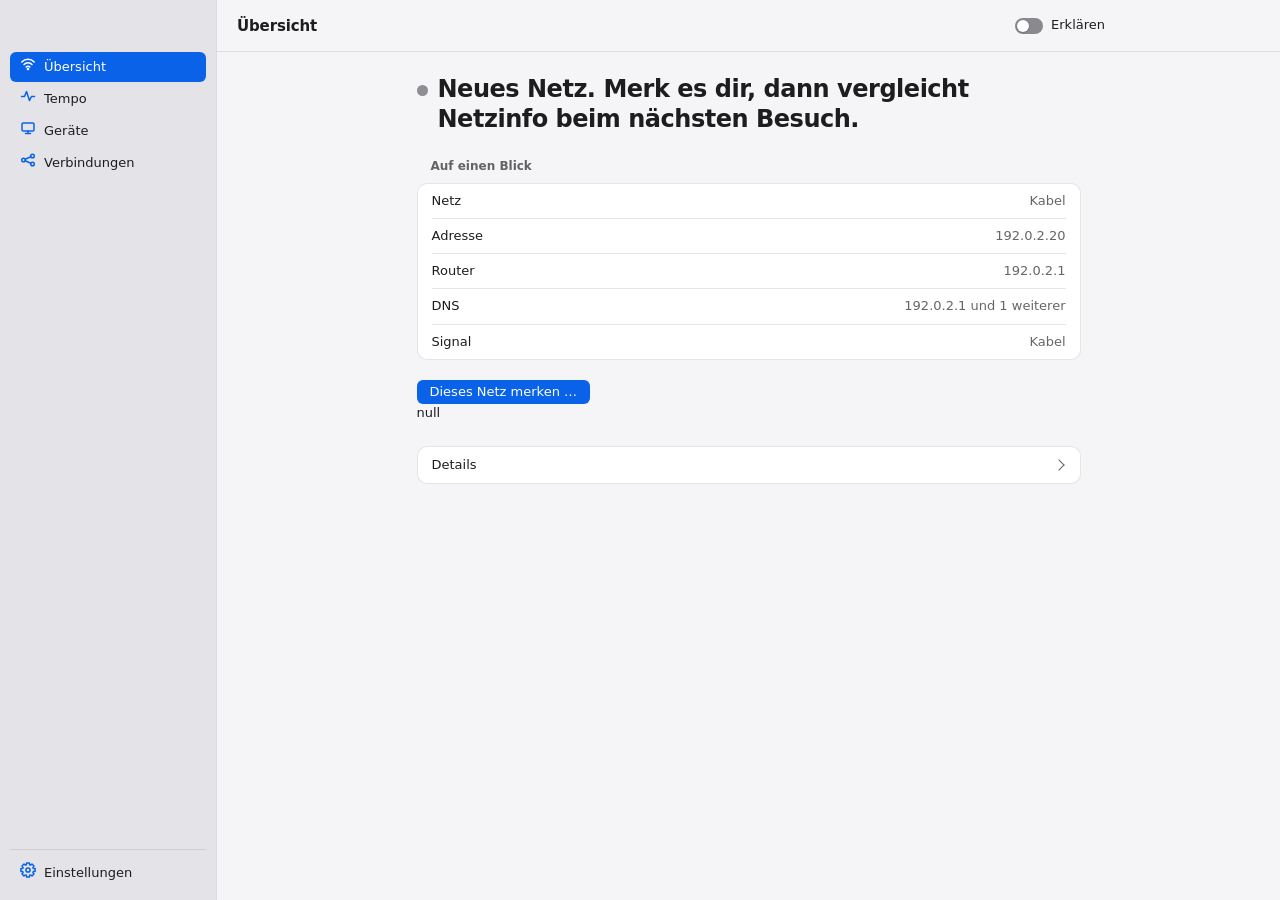
==== commit abfbc66d: "Feinschliff 5: erster-start (#176) Die App beim ersten Start, durchgespielt in der Vorschau (Marke e" ====
--- a/app/vorschau.html
+++ b/app/vorschau.html
@@ -5,7 +5,8 @@
   <title>Netzinfo Vorschau</title>
   <!-- Nur zum Entwickeln, die App lädt diese Datei nicht. Ersetzt Tauri durch erfundene Daten und lädt dann
        die echte Oberfläche aus ui/. Aufruf: vorschau.html#bekannt  oder  #unbekannt,formular  oder
-       #netze  #pruefung  #vpn  #fehler, dazu optional ,erklaeren  und  ,netze-vergessen. -->
+       #netze  #pruefung  #vpn  #fehler, dazu optional ,erklaeren  und  ,netze-vergessen. Der erste Start eines Fremden: ,erster-start
+       (vorschau/erster-start.js). -->
   <link rel="stylesheet" href="ui/style.css">
   <link rel="stylesheet" href="ui/ansichten/dieses-netz.css">
   <link rel="stylesheet" href="ui/ansichten/gemerkte-netze.css">
@@ -56,7 +57,7 @@
     };
     window.VORSCHAU = antworten;
     window.__TAURI__ = { core: { invoke: async (befehl, args) => {
-      if (!VORSCHAU[befehl]) throw `Die Vorschau kennt den Befehl ${befehl} nicht.`;
+      if (!VORSCHAU[befehl]) throw `Command ${befehl} not found`;
       return VORSCHAU[befehl](args);
     } } };
 
@@ -88,6 +89,7 @@
   <script src="vorschau/offen.js"></script>
   <script src="vorschau/live.js"></script>
   <script src="vorschau/engpass.js"></script>
+  <script src="vorschau/erster-start.js"></script>
   <script defer src="ui/bilder.js"></script>
   <script defer src="ui/app.js"></script>
   <script defer src="ui/ansichten/dieses-netz.js"></script>
--- a/app/ui/style.css
+++ b/app/ui/style.css
@@ -230,6 +230,9 @@
 .meldung .punkt { transform: translateY(-1px); }
 .fehler-karte { display: flex; flex-direction: column; align-items: flex-start; gap: 12px; margin-top: 16px; padding: 14px; background: var(--gruppe); border: 0.5px solid var(--linie); border-radius: 10px; }
 .fehler-karte .meldung { margin-top: 0; }
+/* Unbehandelter Fehler (app.js, fang): schwebt unten rechts über dem Inhalt, bis man ihn schließt. */
+.fehlerband { position: fixed; right: 16px; bottom: 16px; z-index: 10; max-width: min(440px, calc(100vw - 32px)); display: flex; flex-wrap: wrap; justify-content: flex-end; gap: 8px; padding: 12px 14px; background: var(--gruppe); border: 0.5px solid var(--linie); border-radius: 10px; box-shadow: 0 6px 24px rgba(0, 0, 0, 0.18); }
+.fehlerband .meldung { flex-basis: 100%; margin-top: 0; }
 .meldung code { font: 0.92em ui-monospace, SFMono-Regular, Menlo, monospace; white-space: nowrap; }
 .leer-zustand {
   padding: 40px 0;
--- a/app/ui/ansichten/dieses-netz.css
+++ b/app/ui/ansichten/dieses-netz.css
@@ -39,3 +39,6 @@
 [data-ansicht='dieses-netz'] .ort-karte .zeile.aktionszeile { display: flex; }
 [data-ansicht='dieses-netz'] .ort-karte .ort-status { margin: 0; }
 /* Nur für VoiceOver: Ergebnis der DNS-Messung, einmal höflich angesagt. */
+/* Lange Netznamen und Zonen-IDs brechen um. */
+[data-ansicht='dieses-netz'] .kopf h2 { overflow-wrap: anywhere; }
+[data-ansicht='dieses-netz'] .stapel, [data-ansicht='dieses-netz'] .stand .label { overflow-wrap: anywhere; }
--- a/app/ui/ansichten/qualitaet.css
+++ b/app/ui/ansichten/qualitaet.css
@@ -119,6 +119,7 @@
 /* Kennzahlen: eine Tabelle, eine Spalte je Ziel */
 [data-ansicht='qualitaet'] .kennzahlen { width: 100%; border-collapse: collapse; font-variant-numeric: tabular-nums; }
 [data-ansicht='qualitaet'] .kennzahlen th, [data-ansicht='qualitaet'] .kennzahlen td { padding: 8px 0 8px 16px; text-align: right; vertical-align: top; }
+[data-ansicht='qualitaet'] .kennzahlen thead th { overflow-wrap: anywhere; }
 [data-ansicht='qualitaet'] .kennzahlen th:first-child { padding-left: 0; text-align: left; }
 [data-ansicht='qualitaet'] .kennzahlen thead th { padding-top: 0; padding-bottom: 8px; font-weight: 600; vertical-align: bottom; }
 [data-ansicht='qualitaet'] .kennzahlen tbody th { color: var(--fg2); font-weight: 500; }
--- a/app/ui/ansichten/geraete.css
+++ b/app/ui/ansichten/geraete.css
@@ -10,6 +10,10 @@
 [data-ansicht='geraete'] .chip[aria-pressed="true"] { background: var(--accent); color: var(--auf-accent); border-color: transparent; }
 [data-ansicht='geraete'] .filter + .fuss { margin: 8px 0 0; }
 /* Wide enough for two cards side by side (the view may grow to 880 px). */
+[data-ansicht='geraete'] .karten-mehr { display: flex; flex-wrap: wrap; align-items: center; gap: 8px 16px; margin-top: 16px; }
+[data-ansicht='geraete'] .karten-mehr .fuss { margin: 0; }
+[data-ansicht='geraete'] .karte:focus { outline: none; }
+[data-ansicht='geraete'] .karte:focus-visible { outline: 2px solid var(--accent); outline-offset: 2px; }
 [data-ansicht='geraete'] .karten { display: grid; grid-template-columns: repeat(auto-fill, minmax(300px, 1fr)); gap: 16px; align-items: start; margin-top: 16px; }
 [data-ansicht='geraete'] .karte { background: var(--gruppe); border: 0.5px solid var(--linie); border-radius: 10px; padding: 16px; margin: 0; display: grid; grid-template-columns: 32px minmax(0, 1fr); column-gap: 12px; row-gap: 4px; }
 /* The router has the most to say: it takes the full row, so no gap opens next to it. */
@@ -24,7 +28,7 @@
 [data-ansicht='geraete'] .karte-symbol svg { width: 24px; height: 24px; display: block; margin: 0 auto; }
 [data-ansicht='geraete'] .karte-typ { font-size: 12px; color: var(--fg2); white-space: nowrap; line-height: 20px; }
 [data-ansicht='geraete'] .netz-name { font-weight: 600; line-height: 20px; overflow-wrap: anywhere; }
-[data-ansicht='geraete'] .fein { color: var(--fg2); font-size: 12px; line-height: 1.4; font-variant-numeric: tabular-nums; }
+[data-ansicht='geraete'] .fein { color: var(--fg2); font-size: 12px; line-height: 1.4; font-variant-numeric: tabular-nums; overflow-wrap: anywhere; }
 [data-ansicht='geraete'] .karte-kopf .fein { display: flex; flex-wrap: wrap; column-gap: 12px; }
 [data-ansicht='geraete'] .zufall { display: flex; align-items: center; gap: 4px; }
 [data-ansicht='geraete'] .zufall svg { width: 12px; height: 12px; }
--- a/app/ui/ansichten/verbindungen.css
+++ b/app/ui/ansichten/verbindungen.css
@@ -44,3 +44,10 @@
 [data-ansicht='verbindungen'] .traffic-liste { background: var(--gruppe); border-radius: 10px; margin-top: 12px; }
 [data-ansicht='verbindungen'] .traffic-liste:has(.traffic-leer) { display: none; }
 [data-ansicht='verbindungen'] .details .gruppe:first-of-type { margin-top: 12px; }
+
+/* Runde 4: lange Namen, "Weitere zeigen" */
+[data-ansicht='verbindungen'] .gruppe h3, [data-ansicht='verbindungen'] .liste .fein { overflow-wrap: anywhere; }
+[data-ansicht='verbindungen'] .netz-zeile.verbindung .text { flex: 1; min-width: 0; }
+[data-ansicht='verbindungen'] .traffic-kopf .netz-name { min-width: 0; }
+[data-ansicht='verbindungen'] .mehr { margin: 12px 0 0; }
+[data-ansicht='verbindungen'] .verbindung:focus { outline: none; }
--- a/app/ui/ansichten/offen.css
+++ b/app/ui/ansichten/offen.css
@@ -26,3 +26,8 @@
 [data-ansicht='offen'] .offen-tabelle .warn { display: flex; align-items: flex-start; gap: 6px; }
 [data-ansicht='offen'] .offen-tabelle .warn .punkt { margin-top: 5px; width: 7px; height: 7px; }
 /* Nur für Vorlesegeräte: Ansage nach dem Filter. */
+
+/* Runde 4: lange IPv6-Adressen mit Zonen-ID brechen um, "Weitere zeigen" */
+[data-ansicht='offen'] .offen-tabelle td.adresse.lang { white-space: normal; overflow-wrap: anywhere; max-width: 200px; }
+[data-ansicht='offen'] .mehr { margin: 12px 0 0; }
+[data-ansicht='offen'] .offen-tabelle tr:focus { outline: none; }
--- a/app/ui/ansichten/live.css
+++ b/app/ui/ansichten/live.css
@@ -10,6 +10,7 @@
 [data-ansicht='live'] .kachel .label { color: var(--fg2); font-size: 12px; }
 [data-ansicht='live'] .kachel .gross { white-space: nowrap; margin: 2px 0 0; font-size: 22px; font-weight: 600; letter-spacing: -0.02em; font-variant-numeric: tabular-nums; }
 [data-ansicht='live'] .kachel .erklaerung { margin-top: 4px; }
+[data-ansicht='live'] .live-ziel > h3 { overflow-wrap: anywhere; }
 [data-ansicht='live'] .gruppe > h3.unter { margin-top: 18px; }
 [data-ansicht='live'] .leer-karte { position: relative; margin-top: 18px; }
 [data-ansicht='live'] .leer-text { position: absolute; top: 46%; left: 54%; transform: translate(-50%, -50%); width: min(380px, 80%); padding: 8px 12px; background: var(--gruppe); text-align: center; color: var(--fg2); font-size: 13px; line-height: 1.4; }
--- a/app/ui/ansichten/uebersicht.css
+++ b/app/ui/ansichten/uebersicht.css
@@ -15,3 +15,6 @@
 /* Hinter „Details“ stehen die alten Ansichten untereinander; die erste braucht keinen Abstand nach oben. */
 [data-ansicht='uebersicht'] .details > .eingebettet:first-of-type > :first-child { margin-top: 12px; }
 @media (prefers-reduced-motion: reduce) { [data-ansicht='uebersicht'] * { animation: none !important; } }
+/* Lange Namen (60 Zeichen, Emoji, ohne Leerzeichen) brechen um, statt die Spalte zu sprengen. */
+[data-ansicht='uebersicht'] .kopf h2.antwort > span:not(.punkt) { min-width: 0; overflow-wrap: anywhere; }
+[data-ansicht='uebersicht'] .kopf .meldung, [data-ansicht='uebersicht'] .kopf .fuss, [data-ansicht='uebersicht'] .kopf .status { overflow-wrap: anywhere; }
--- a/app/ui/ansichten/tempo.css
+++ b/app/ui/ansichten/tempo.css
@@ -6,7 +6,7 @@
 [data-ansicht='tempo'] .zahl-feld { min-width: 0; padding: 12px; border: 1px solid var(--linie); border-radius: 8px; }
 [data-ansicht='tempo'] .zahl-feld.bremst { padding: 11px; border: 2px solid var(--orange); }
 [data-ansicht='tempo'] .zahl-feld .label { color: var(--fg2); font-size: 12px; }
-[data-ansicht='tempo'] .zahl-feld .gross { margin: 2px 0 0; font-size: 22px; font-weight: 600; letter-spacing: -0.02em; white-space: nowrap; }
+[data-ansicht='tempo'] .zahl-feld .gross { margin: 2px 0 0; font-size: 22px; font-weight: 600; letter-spacing: -0.02em; overflow-wrap: anywhere; }
 [data-ansicht='tempo'] .zahl-feld .klein { margin: 2px 0 0; color: var(--fg2); font-size: 12px; }
 [data-ansicht='tempo'] .engpass-wort { display: flex; align-items: center; gap: 6px; margin: 6px 0 0; color: var(--orange); font-size: 12px; font-weight: 600; }
 [data-ansicht='tempo'] .engpass-rat { margin: 16px 0 0; font-size: 14px; line-height: 1.45; }
